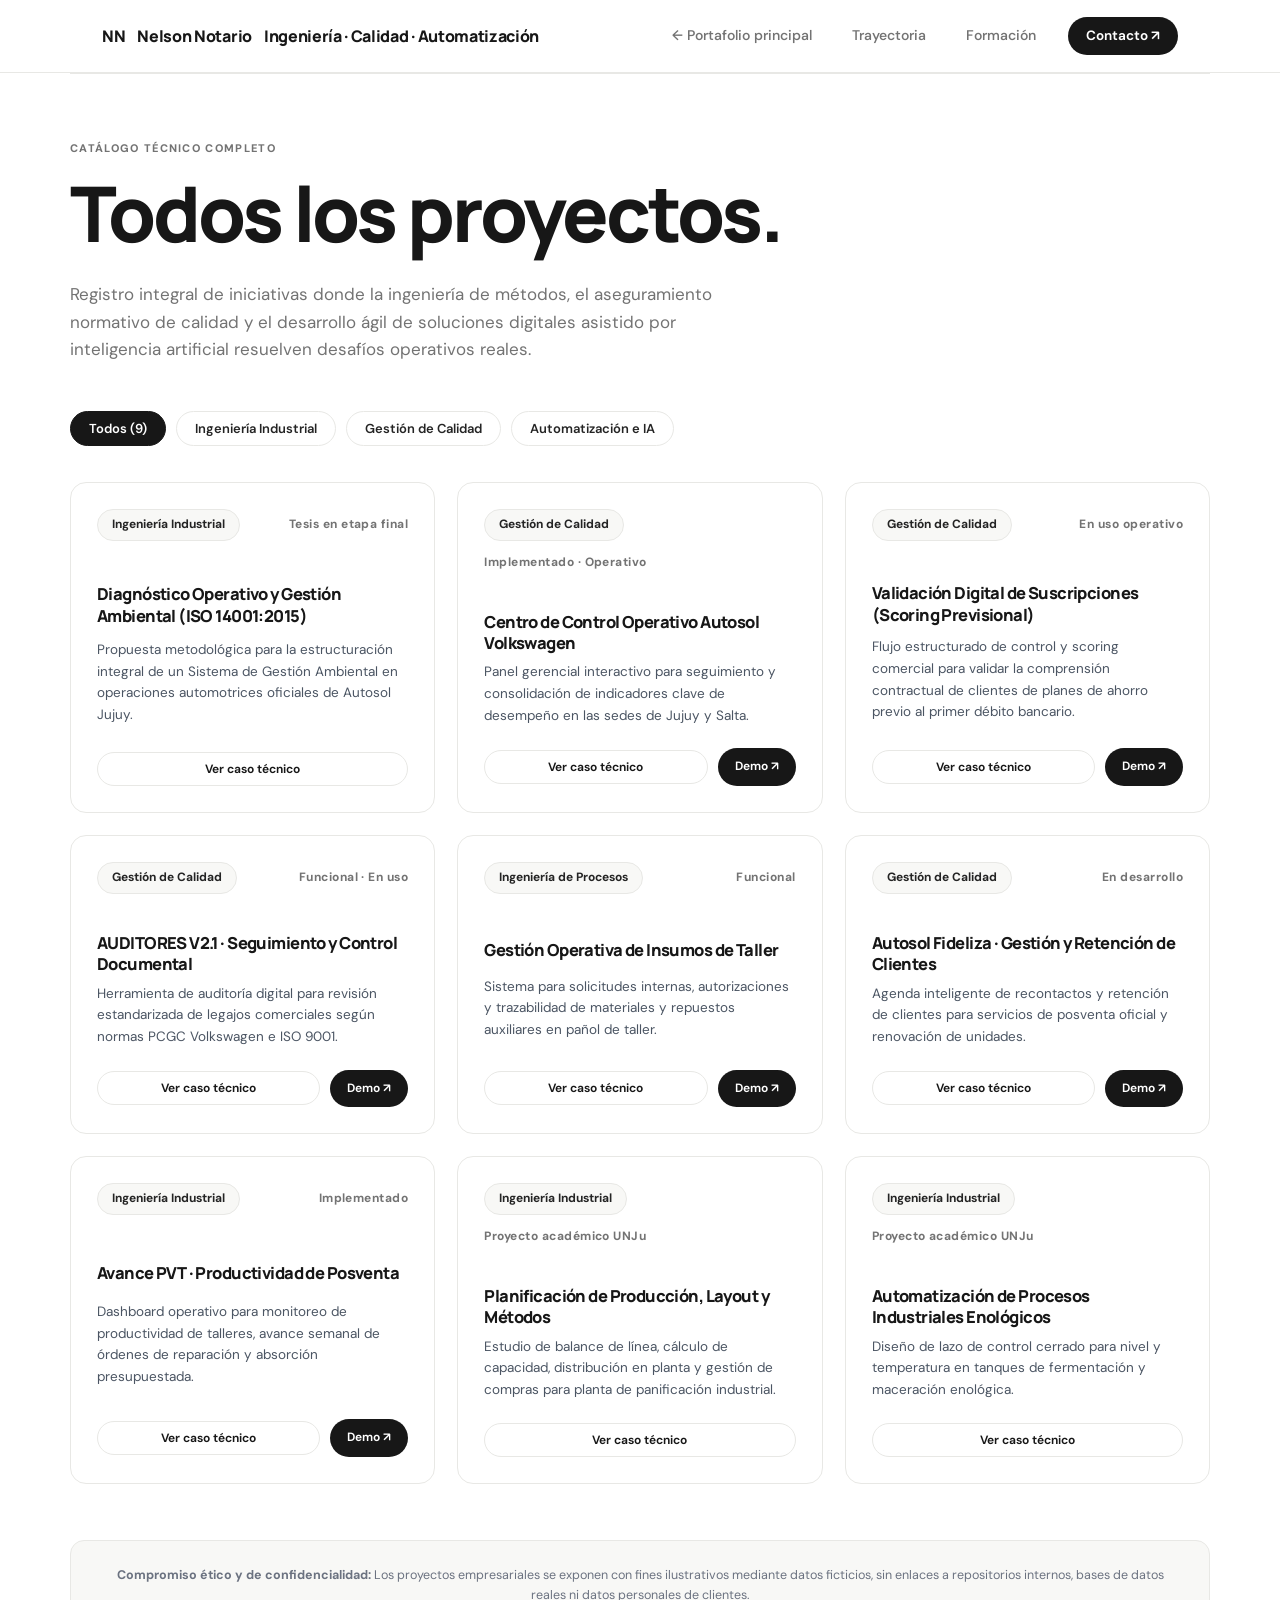
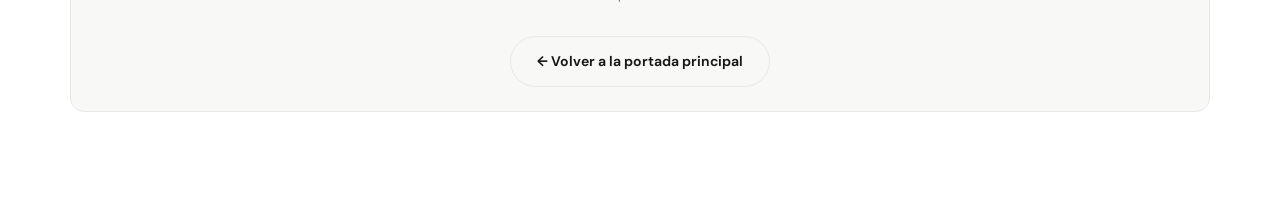
==== proyectos.html @ 32d21323 "feat: complete senior editorial minimalist redesign and faithful UI reconstruction of demos from act" ====
<!doctype html>
<html lang="es">
<head>
  <meta charset="utf-8">
  <meta name="viewport" content="width=device-width, initial-scale=1">
  <meta name="theme-color" content="#171717">
  <title>Archivo de Proyectos · Nelson Notario</title>
  <link rel="stylesheet" href="styles.css">
</head>
<body>
  <a class="skip" href="#contenido">Saltar al contenido principal</a>

  <!-- TOP NAVIGATION -->
  <header class="header">
    <div class="wrap nav">
      <a href="index.html#inicio" class="brand" aria-label="Nelson Notario - Inicio">
        <span class="brand-badge">NN</span>
        <span>Nelson Notario</span>
        <span class="brand-desc">Ingeniería · Calidad · Automatización</span>
      </a>

      <button class="menu" id="menu" aria-label="Abrir menú de navegación" aria-controls="links" aria-expanded="false">
        Menú ☰
      </button>

      <nav id="links">
        <a href="index.html#inicio">← Portafolio principal</a>
        <a href="index.html#experiencia">Trayectoria</a>
        <a href="index.html#formacion">Formación</a>
        <a href="index.html#contacto" class="nav-cta">Contacto ↗</a>
      </nav>
    </div>
  </header>

  <main id="contenido" class="wrap section-editorial" style="padding-top: 60px;">
    <!-- HEADER ARCHIVE -->
    <div class="section-header-editorial">
      <span class="section-tag-editorial">CATÁLOGO TÉCNICO COMPLETO</span>
      <h1>Todos los proyectos.</h1>
      <p class="section-lead-editorial">
        Registro integral de iniciativas donde la ingeniería de métodos, el aseguramiento normativo de calidad y el desarrollo ágil de soluciones digitales asistido por inteligencia artificial resuelven desafíos operativos reales.
      </p>
    </div>

    <!-- FILTER BAR -->
    <div class="filters-bar" role="toolbar" aria-label="Filtrar proyectos por especialidad">
      <button class="filter active" data-filter="todos" type="button">Todos (9)</button>
      <button class="filter" data-filter="ingenieria" type="button">Ingeniería Industrial</button>
      <button class="filter" data-filter="calidad" type="button">Gestión de Calidad</button>
      <button class="filter" data-filter="automatizacion" type="button">Automatización e IA</button>
    </div>

    <!-- PROJECTS GRID -->
    <section class="archive-grid" id="projects" aria-label="Lista completa de proyectos">
      <!-- Rendered dynamically by app.js -->
    </section>

    <div class="archive-footer-note">
      <p>
        <strong>Compromiso ético y de confidencialidad:</strong> Los proyectos empresariales se exponen con fines ilustrativos mediante datos ficticios, sin enlaces a repositorios internos, bases de datos reales ni datos personales de clientes.
      </p>
      <a href="index.html" class="btn secondary" style="display:inline-block; margin-top: 16px;">
        ← Volver a la portada principal
      </a>
    </div>
  </main>

  <!-- MODAL DE DETALLE DE CASO -->
  <dialog id="projectDialog" aria-labelledby="dialogTitle">
    <div class="dialog-content">
      <button class="dialog-close" id="closeDialog" aria-label="Cerrar ventana emergente">✕</button>
      <div id="detail">
        <!-- Injected via JS -->
      </div>
    </div>
  </dialog>

  <script src="app.js"></script>
</body>
</html>
---- styles.css ----
@import url('https://fonts.googleapis.com/css2?family=DM+Sans:ital,wght@0,400;0,500;0,600;0,700;1,400&family=Manrope:wght@450;500;550;600;650;700;800&display=swap');

/* ==========================================================================
   MINIMALISMO EDITORIAL MONOCROMÁTICO — SISTEMA DE DISEÑO
   ========================================================================== */
:root {
  /* Paleta definitiva monocromática */
  --bg-primary: #FFFFFF;
  --bg-alt: #F8F8F6;
  --bg-card: #FFFFFF;
  --bg-card-hover: #FBFBFA;

  --ink-primary: #171717;
  --ink-secondary: #242424;
  --ink-muted: #737373;
  --ink-light: #A3A3A3;

  --border-subtle: #E8E8E5;
  --border-strong: #171717;

  /* Tipografías */
  --font-display: 'Manrope', -apple-system, BlinkMacSystemFont, "Segoe UI", Roboto, sans-serif;
  --font-body: 'DM Sans', -apple-system, BlinkMacSystemFont, "Segoe UI", Roboto, sans-serif;

  /* Espaciado y Dimensiones */
  --container-max: 1140px;
  --section-pad: 104px;
  --radius-sm: 6px;
  --radius-card: 12px;
  --radius-pill: 9999px;
}

*, *::before, *::after {
  box-sizing: border-box;
}

html {
  scroll-behavior: smooth;
  scroll-padding-top: 84px;
  -webkit-font-smoothing: antialiased;
  -moz-osx-font-smoothing: grayscale;
}

body {
  margin: 0;
  background-color: var(--bg-primary);
  color: var(--ink-secondary);
  font-family: var(--font-body);
  font-size: 16px;
  line-height: 1.65;
}

h1, h2, h3, h4, h5, p {
  margin-top: 0;
}

h1, h2, h3, h4 {
  font-family: var(--font-display);
  color: var(--ink-primary);
  line-height: 1.15;
  letter-spacing: -0.035em;
  font-weight: 700;
}

h1 {
  font-size: clamp(2.8rem, 6.2vw, 4.8rem);
  letter-spacing: -0.04em;
  margin-bottom: 24px;
  font-weight: 800;
}

h2 {
  font-size: clamp(2rem, 3.8vw, 3rem);
  letter-spacing: -0.03em;
  margin-bottom: 16px;
  font-weight: 700;
}

h3 {
  font-size: 1.35rem;
  font-weight: 700;
  margin-bottom: 8px;
}

p {
  margin-bottom: 1.15em;
}

p:last-child {
  margin-bottom: 0;
}

a {
  color: inherit;
  text-decoration: none;
}

button {
  font-family: inherit;
  cursor: pointer;
  border: none;
  background: none;
}

button:focus-visible, a:focus-visible, input:focus-visible, select:focus-visible {
  outline: 2px solid var(--ink-primary);
  outline-offset: 3px;
}

/* ==========================================================================
   ESTRUCTURA & WRAPPER
   ========================================================================== */
.wrap {
  max-width: var(--container-max);
  margin: 0 auto;
  padding: 0 32px;
}

.skip {
  position: absolute;
  top: -999px;
  left: 20px;
  background: #171717;
  color: #FFFFFF;
  padding: 12px 20px;
  border-radius: var(--radius-pill);
  z-index: 1000;
  font-weight: 600;
}

.skip:focus {
  top: 16px;
}

.eyebrow {
  font-family: var(--font-display);
  font-size: 11.5px;
  font-weight: 700;
  letter-spacing: 0.12em;
  text-transform: uppercase;
  color: var(--ink-muted);
  margin-bottom: 20px;
  display: block;
}

.muted {
  color: var(--ink-muted);
}

/* ==========================================================================
   HEADER & NAVEGACIÓN LIMPIA
   ========================================================================== */
.header {
  position: sticky;
  top: 0;
  z-index: 100;
  background: rgba(255, 255, 255, 0.94);
  backdrop-filter: blur(14px);
  -webkit-backdrop-filter: blur(14px);
  border-bottom: 1px solid var(--border-subtle);
  transition: all 0.2s ease;
}

.nav {
  min-height: 72px;
  display: flex;
  align-items: center;
  justify-content: space-between;
  gap: 24px;
}

.brand {
  display: flex;
  align-items: center;
  gap: 12px;
  font-family: var(--font-display);
  font-weight: 800;
  font-size: 16px;
  letter-spacing: -0.02em;
  color: var(--ink-primary);
}

.brand-dot {
  width: 8px;
  height: 8px;
  border-radius: 50%;
  background-color: var(--ink-primary);
}

.brand-subtitle {
  font-size: 13px;
  font-weight: 500;
  color: var(--ink-muted);
  border-left: 1px solid var(--border-subtle);
  padding-left: 12px;
  letter-spacing: normal;
}

.nav nav {
  display: flex;
  align-items: center;
  gap: 8px;
}

.nav nav a {
  font-size: 14px;
  font-weight: 550;
  color: var(--ink-muted);
  padding: 8px 16px;
  border-radius: var(--radius-pill);
  transition: all 0.16s ease;
}

.nav nav a:hover {
  color: var(--ink-primary);
  background: var(--bg-alt);
}

.nav-cta {
  font-size: 13.5px !important;
  font-weight: 650 !important;
  color: #FFFFFF !important;
  background: #171717 !important;
  padding: 8px 18px !important;
  border-radius: var(--radius-pill);
  margin-left: 8px;
  transition: opacity 0.16s ease !important;
}

.nav-cta:hover {
  opacity: 0.85;
}

.menu {
  display: none;
  background: transparent;
  border: 1px solid var(--border-subtle);
  border-radius: var(--radius-pill);
  padding: 8px 16px;
  font-size: 13px;
  font-weight: 600;
  color: var(--ink-primary);
}

/* ==========================================================================
   HERO EDITORIAL
   ========================================================================== */
.hero {
  padding-top: 104px;
  padding-bottom: 96px;
}

.hero-box {
  max-width: 920px;
}

.hero-identity {
  font-size: 13px;
  font-weight: 700;
  letter-spacing: 0.14em;
  text-transform: uppercase;
  color: var(--ink-muted);
  margin-bottom: 24px;
  display: flex;
  align-items: center;
  gap: 10px;
}

.hero-identity span {
  color: var(--ink-primary);
}

.hero h1 {
  margin-bottom: 28px;
}

.hero-statement {
  font-size: clamp(1.2rem, 2.1vw, 1.55rem);
  line-height: 1.5;
  color: var(--ink-primary);
  font-weight: 550;
  margin-bottom: 32px;
  letter-spacing: -0.015em;
  max-width: 820px;
}

.hero-lead {
  font-size: 16.5px;
  color: var(--ink-muted);
  line-height: 1.7;
  max-width: 740px;
  margin-bottom: 40px;
}

.actions {
  display: flex;
  gap: 14px;
  flex-wrap: wrap;
  align-items: center;
}

/* Botones en píldora monocromáticos */
.btn {
  display: inline-flex;
  align-items: center;
  justify-content: center;
  gap: 8px;
  padding: 13px 26px;
  border-radius: var(--radius-pill);
  font-size: 14px;
  font-weight: 650;
  transition: all 0.16s ease;
  cursor: pointer;
  border: 1px solid transparent;
  white-space: nowrap;
}

.btn.primary {
  background: #171717;
  color: #FFFFFF;
}

.btn.primary:hover {
  background: #242424;
  transform: translateY(-1px);
}

.btn.secondary {
  background: transparent;
  border-color: var(--border-subtle);
  color: var(--ink-primary);
}

.btn.secondary:hover {
  border-color: var(--ink-primary);
  background: var(--bg-alt);
}

.btn.ghost {
  background: transparent;
  color: var(--ink-muted);
}

.btn.ghost:hover {
  color: var(--ink-primary);
}

/* ==========================================================================
   SECCIONES & TIPOGRAFÍA
   ========================================================================== */
.section {
  padding: var(--section-pad) 0;
  border-top: 1px solid var(--border-subtle);
}

.section.alt {
  background-color: var(--bg-alt);
}

.section-head {
  display: flex;
  justify-content: space-between;
  align-items: flex-end;
  gap: 32px;
  margin-bottom: 48px;
}

.section-intro {
  max-width: 480px;
  color: var(--ink-muted);
  font-size: 15.5px;
  line-height: 1.6;
}

/* ==========================================================================
   PROYECTOS DESTACADOS (3 CASOS MONUMENTALES)
   ========================================================================== */
.featured-projects {
  display: flex;
  flex-direction: column;
  gap: 48px;
}

.project-case {
  background: var(--bg-primary);
  border: 1px solid var(--border-subtle);
  border-radius: var(--radius-card);
  overflow: hidden;
  transition: border-color 0.2s ease;
}

.project-case:hover {
  border-color: var(--ink-primary);
}

.case-grid {
  display: grid;
  grid-template-columns: 1.25fr 1fr;
  align-items: stretch;
}

.case-grid.reverse {
  grid-template-columns: 1fr 1.25fr;
}

.case-preview {
  background: var(--bg-alt);
  border-right: 1px solid var(--border-subtle);
  padding: 36px;
  display: flex;
  align-items: center;
  justify-content: center;
}

.case-grid.reverse .case-preview {
  border-right: none;
  border-left: 1px solid var(--border-subtle);
}

.case-content {
  padding: 44px 40px;
  display: flex;
  flex-direction: column;
  justify-content: center;
}

.case-badge {
  font-size: 11px;
  font-weight: 700;
  letter-spacing: 0.1em;
  text-transform: uppercase;
  color: var(--ink-muted);
  margin-bottom: 12px;
}

.case-content h3 {
  font-size: 1.65rem;
  letter-spacing: -0.03em;
  margin-bottom: 14px;
}

.case-problem {
  font-size: 14.5px;
  color: var(--ink-muted);
  line-height: 1.65;
  margin-bottom: 24px;
}

.case-meta {
  display: flex;
  gap: 16px;
  font-size: 12.5px;
  color: var(--ink-secondary);
  font-weight: 600;
  margin-bottom: 28px;
  padding-bottom: 20px;
  border-bottom: 1px solid var(--border-subtle);
}

.case-meta span {
  display: flex;
  align-items: center;
  gap: 6px;
}

.case-actions {
  display: flex;
  gap: 12px;
  align-items: center;
}

.btn-open-demo {
  display: inline-flex;
  align-items: center;
  gap: 8px;
  padding: 10px 20px;
  background: #171717;
  color: #FFFFFF;
  border-radius: var(--radius-pill);
  font-size: 13.5px;
  font-weight: 650;
  transition: opacity 0.16s ease;
}

.btn-open-demo:hover {
  opacity: 0.85;
}

.btn-view-detail {
  font-size: 13.5px;
  font-weight: 650;
  color: var(--ink-primary);
  padding: 10px 18px;
  border: 1px solid var(--border-subtle);
  border-radius: var(--radius-pill);
  transition: border-color 0.16s ease;
}

.btn-view-detail:hover {
  border-color: var(--ink-primary);
}

/* Enlace a todos los proyectos */
.all-projects-cta {
  text-align: center;
  margin-top: 56px;
  padding-top: 36px;
  border-top: 1px solid var(--border-subtle);
}

/* ==========================================================================
   EXPERIENCIA LABORAL
   ========================================================================== */
.experience-list {
  display: flex;
  flex-direction: column;
}

.experience-item {
  display: grid;
  grid-template-columns: 260px 1fr;
  gap: 48px;
  padding: 44px 0;
  border-top: 1px solid var(--border-subtle);
}

.experience-item:first-child {
  border-top: none;
  padding-top: 8px;
}

.job-meta {
  padding-right: 16px;
}

.job-date {
  font-size: 12px;
  font-weight: 700;
  letter-spacing: 0.1em;
  color: var(--ink-muted);
  text-transform: uppercase;
  margin-bottom: 4px;
}

.job-company {
  font-size: 15px;
  font-weight: 700;
  color: var(--ink-primary);
}

.job-location {
  font-size: 13.5px;
  color: var(--ink-muted);
  margin-top: 4px;
}

.job-content h3 {
  font-size: 1.45rem;
  margin-bottom: 12px;
}

.bullets-list {
  list-style: none;
  padding: 0;
  margin: 20px 0 0 0;
  display: grid;
  grid-template-columns: repeat(2, 1fr);
  gap: 12px 28px;
}

.bullets-list li {
  font-size: 14px;
  color: var(--ink-secondary);
  position: relative;
  padding-left: 18px;
  line-height: 1.6;
}

.bullets-list li::before {
  content: '—';
  position: absolute;
  left: 0;
  color: var(--ink-light);
}

/* ==========================================================================
   FORMACIÓN ACADÉMICA
   ========================================================================== */
.education-grid {
  display: grid;
  grid-template-columns: repeat(3, 1fr);
  gap: 24px;
}

.education-card {
  background: var(--bg-primary);
  border: 1px solid var(--border-subtle);
  border-radius: var(--radius-card);
  padding: 32px 28px;
  border-top: 3px solid var(--ink-primary);
  display: flex;
  flex-direction: column;
}

.education-status {
  font-size: 11px;
  font-weight: 750;
  letter-spacing: 0.12em;
  color: var(--ink-muted);
  text-transform: uppercase;
  margin-bottom: 12px;
}

.education-card h3 {
  font-size: 1.25rem;
  margin-bottom: 8px;
}

.education-institution {
  font-size: 14px;
  font-weight: 600;
  color: var(--ink-primary);
  margin-bottom: 8px;
}

.education-note {
  font-size: 13.5px;
  color: var(--ink-muted);
  line-height: 1.6;
  margin-top: auto;
  padding-top: 16px;
  border-top: 1px solid var(--border-subtle);
}

/* ==========================================================================
   CONTACTO
   ========================================================================== */
.contact-section {
  padding: 104px 0 88px;
}

.contact-wrap {
  display: grid;
  grid-template-columns: 1.15fr 0.85fr;
  gap: 72px;
  align-items: center;
}

.contact-lead {
  font-size: 1.15rem;
  line-height: 1.7;
  color: var(--ink-muted);
  margin-bottom: 36px;
}

.contact-channels {
  background: var(--bg-alt);
  border: 1px solid var(--border-subtle);
  border-radius: var(--radius-card);
  padding: 36px;
}

.channel-item {
  display: flex;
  align-items: center;
  justify-content: space-between;
  padding: 14px 0;
  border-bottom: 1px solid var(--border-subtle);
}

.channel-item:last-child {
  border-bottom: none;
  padding-bottom: 0;
}

.channel-item:first-child {
  padding-top: 0;
}

.channel-label {
  font-size: 11.5px;
  text-transform: uppercase;
  letter-spacing: 0.1em;
  color: var(--ink-muted);
  font-weight: 700;
}

.channel-value {
  color: var(--ink-primary);
  font-weight: 600;
  font-size: 14.5px;
}

.channel-value:hover {
  text-decoration: underline;
}

/* ==========================================================================
   FOOTER
   ========================================================================== */
footer {
  border-top: 1px solid var(--border-subtle);
  padding: 32px 0;
}

.footer-content {
  display: flex;
  justify-content: space-between;
  align-items: center;
  gap: 20px;
  font-size: 13px;
  color: var(--ink-muted);
}

/* ==========================================================================
   MODAL DE ESTUDIO DE CASO (Sin enlaces a repos)
   ========================================================================== */
dialog {
  max-width: 920px;
  width: calc(100% - 40px);
  max-height: 90vh;
  border: 1px solid var(--border-subtle);
  border-radius: 16px;
  padding: 0;
  background: #FFFFFF;
  box-shadow: 0 24px 80px rgba(0, 0, 0, 0.18);
  color: var(--ink-secondary);
  overflow-y: auto;
}

dialog::backdrop {
  background: rgba(23, 23, 23, 0.6);
  backdrop-filter: blur(8px);
  -webkit-backdrop-filter: blur(8px);
}

.close-btn {
  position: sticky;
  top: 18px;
  float: right;
  margin: 18px 24px -50px 0;
  z-index: 20;
  border: 1px solid var(--border-subtle);
  background: #FFFFFF;
  border-radius: var(--radius-pill);
  padding: 8px 16px;
  font-size: 12px;
  font-weight: 700;
  color: var(--ink-primary);
  transition: all 0.15s ease;
}

.close-btn:hover {
  background: var(--bg-alt);
}

.dialog-body {
  padding: 44px;
}

.dialog-body h2 {
  font-size: clamp(1.8rem, 3.2vw, 2.4rem);
  margin-top: 8px;
  margin-bottom: 12px;
}

.dialog-lead {
  font-size: 16px;
  color: var(--ink-muted);
  line-height: 1.65;
  margin-bottom: 28px;
}

.dialog-grid-2x2 {
  display: grid;
  grid-template-columns: repeat(2, 1fr);
  gap: 20px;
  margin: 28px 0;
}

.dialog-card {
  background: var(--bg-alt);
  border: 1px solid var(--border-subtle);
  border-radius: 10px;
  padding: 22px;
}

.dialog-card h3 {
  font-size: 11.5px;
  text-transform: uppercase;
  letter-spacing: 0.1em;
  color: var(--ink-primary);
  font-weight: 800;
  margin-bottom: 8px;
}

.dialog-card p {
  font-size: 14.5px;
  line-height: 1.6;
  color: var(--ink-secondary);
  margin-bottom: 0;
}

.dialog-role {
  background: #FFFFFF;
  border: 1px solid var(--border-subtle);
  border-left: 3px solid var(--ink-primary);
  border-radius: 8px;
  padding: 22px;
  margin: 24px 0;
}

.dialog-role h3 {
  font-size: 12.5px;
  text-transform: uppercase;
  letter-spacing: 0.08em;
  color: var(--ink-primary);
  margin-bottom: 8px;
}

.dialog-role p {
  font-size: 14.5px;
  line-height: 1.6;
  margin: 0;
}

.dialog-actions {
  display: flex;
  gap: 12px;
  flex-wrap: wrap;
  align-items: center;
  margin-top: 28px;
  padding-top: 24px;
  border-top: 1px solid var(--border-subtle);
}

.disclaimer-note {
  font-size: 12px;
  color: var(--ink-muted);
  margin-top: 16px;
}

/* ==========================================================================
   RESPONSIVE DESIGN
   ========================================================================== */
@media (max-width: 960px) {
  .case-grid, .case-grid.reverse {
    grid-template-columns: 1fr;
  }
  .case-preview {
    border-right: none;
    border-bottom: 1px solid var(--border-subtle);
  }
  .case-grid.reverse .case-preview {
    border-left: none;
    border-bottom: 1px solid var(--border-subtle);
  }
  .experience-item {
    grid-template-columns: 1fr;
    gap: 12px;
  }
  .education-grid {
    grid-template-columns: 1fr;
  }
  .contact-wrap {
    grid-template-columns: 1fr;
    gap: 40px;
  }
  .bullets-list {
    grid-template-columns: 1fr;
  }
  .dialog-grid-2x2 {
    grid-template-columns: 1fr;
  }
}

@media (max-width: 768px) {
  .wrap {
    padding: 0 20px;
  }
  .brand-subtitle {
    display: none;
  }
  .menu {
    display: block;
  }
  .nav nav {
    display: none;
    position: absolute;
    top: 72px;
    left: 0;
    right: 0;
    background: #FFFFFF;
    padding: 24px;
    flex-direction: column;
    align-items: stretch;
    gap: 12px;
    border-bottom: 1px solid var(--border-subtle);
    box-shadow: 0 16px 32px rgba(0, 0, 0, 0.08);
  }
  .nav nav.open {
    display: flex;
  }
  .nav-cta {
    justify-content: center;
    margin-left: 0;
  }
  .hero {
    padding-top: 64px;
    padding-bottom: 64px;
  }
  .section {
    padding: 72px 0;
  }
  .section-head {
    flex-direction: column;
    align-items: flex-start;
    gap: 12px;
  }
  .case-content {
    padding: 28px 20px;
  }
  .dialog-body {
    padding: 28px 20px;
  }
  .footer-content {
    flex-direction: column;
    text-align: center;
    gap: 10px;
  }
}


/* ==========================================================================
   EDITORIAL MINIMALIST EXTENSIONS (SECTIONS, CASES, ARCHIVE, MODAL)
   ========================================================================== */

.section-editorial {
  padding: 96px 0;
  border-top: 1px solid var(--border-subtle);
}

.section-header-editorial {
  margin-bottom: 48px;
}

.section-tag-editorial {
  font-size: 11px;
  font-weight: 800;
  letter-spacing: 0.12em;
  text-transform: uppercase;
  color: var(--ink-muted);
  margin-bottom: 12px;
  display: inline-block;
}

.section-lead-editorial {
  font-size: 17px;
  color: var(--ink-muted);
  max-width: 680px;
  line-height: 1.6;
}

/* Featured Monumental Cases */
.featured-cases-stack {
  display: flex;
  flex-direction: column;
  gap: 36px;
  margin-bottom: 48px;
}

.case-card-monumental {
  background: #FFFFFF;
  border: 1px solid var(--border-subtle);
  border-radius: 16px;
  padding: 36px 40px;
  transition: transform 0.2s ease, box-shadow 0.2s ease;
}

.case-card-monumental:hover {
  border-color: #CBD5E1;
  box-shadow: 0 12px 32px rgba(0, 0, 0, 0.04);
}

.case-header-row {
  display: flex;
  justify-content: space-between;
  align-items: center;
  margin-bottom: 24px;
  flex-wrap: wrap;
  gap: 12px;
}

.pill-category {
  background: var(--bg-alt);
  border: 1px solid var(--border-subtle);
  padding: 5px 14px;
  border-radius: var(--radius-pill);
  font-size: 12px;
  font-weight: 700;
  color: var(--ink-secondary);
}

.badge-status-clean {
  font-size: 12px;
  font-weight: 700;
  color: var(--ink-muted);
  letter-spacing: 0.04em;
}

.case-grid-content {
  display: grid;
  gap: 32px;
}

.case-grid-content.with-preview {
  grid-template-columns: 1.15fr 0.85fr;
  align-items: center;
}

.case-title {
  font-size: clamp(1.4rem, 2.3vw, 1.9rem);
  font-weight: 800;
  margin-bottom: 14px;
  letter-spacing: -0.02em;
  color: var(--ink-primary);
  line-height: 1.25;
}

.case-desc {
  font-size: 15px;
  color: #4B5563;
  line-height: 1.65;
  margin-bottom: 24px;
}

.case-points-grid {
  display: grid;
  grid-template-columns: repeat(2, 1fr);
  gap: 14px;
  margin-bottom: 28px;
  background: var(--bg-alt);
  padding: 18px 20px;
  border-radius: 12px;
  border: 1px solid var(--border-subtle);
}

.point-box {
  display: flex;
  flex-direction: column;
  gap: 4px;
}

.point-label {
  font-size: 10px;
  font-weight: 800;
  letter-spacing: 0.08em;
  text-transform: uppercase;
  color: var(--ink-muted);
}

.point-value {
  font-size: 13px;
  font-weight: 700;
  color: var(--ink-primary);
}

.case-actions-row {
  display: flex;
  gap: 12px;
  align-items: center;
  flex-wrap: wrap;
}

.case-visual-preview {
  background: var(--bg-alt);
  border: 1px solid var(--border-subtle);
  border-radius: 14px;
  overflow: hidden;
  display: flex;
  flex-direction: column;
  box-shadow: 0 4px 16px rgba(0,0,0,0.03);
}

.preview-img {
  width: 100%;
  height: auto;
  display: block;
  border-bottom: 1px solid var(--border-subtle);
}

.preview-caption {
  padding: 9px 14px;
  font-size: 11px;
  font-weight: 600;
  color: var(--ink-muted);
  text-align: center;
}

/* Callout Archive Card */
.archive-callout-card {
  background: var(--bg-alt);
  border: 1px dashed var(--border-strong);
  border-radius: 16px;
  padding: 36px 40px;
  display: flex;
  justify-content: space-between;
  align-items: center;
  gap: 32px;
}

.callout-pill {
  font-size: 10.5px;
  font-weight: 800;
  letter-spacing: 0.1em;
  color: var(--ink-muted);
  text-transform: uppercase;
  margin-bottom: 8px;
  display: inline-block;
}

.archive-callout-card h3 {
  font-size: 20px;
  font-weight: 800;
  margin-bottom: 8px;
  color: var(--ink-primary);
}

.archive-callout-card p {
  font-size: 14px;
  color: var(--ink-muted);
  max-width: 620px;
  margin-bottom: 0;
  line-height: 1.55;
}

.large-btn {
  padding: 14px 26px;
  font-size: 14px;
  white-space: nowrap;
}

/* Timeline: Experiencia */
.timeline-stack {
  display: flex;
  flex-direction: column;
  gap: 40px;
}

.timeline-item {
  display: grid;
  grid-template-columns: 260px 1fr;
  gap: 36px;
  padding-bottom: 36px;
  border-bottom: 1px solid var(--border-subtle);
}

.timeline-item:last-child {
  border-bottom: none;
  padding-bottom: 0;
}

.timeline-left {
  display: flex;
  flex-direction: column;
  gap: 6px;
}

.timeline-date {
  font-size: 12.5px;
  font-weight: 800;
  letter-spacing: 0.05em;
  color: var(--ink-muted);
  text-transform: uppercase;
}

.timeline-company {
  font-size: 16px;
  font-weight: 800;
  color: var(--ink-primary);
}

.timeline-loc {
  font-size: 12.5px;
  color: var(--ink-muted);
}

.role-title {
  font-size: 20px;
  font-weight: 800;
  margin-bottom: 10px;
  color: var(--ink-primary);
}

.role-summary {
  font-size: 14.5px;
  color: #4B5563;
  margin-bottom: 16px;
  line-height: 1.6;
}

.role-bullets {
  padding-left: 18px;
  margin: 0;
  display: flex;
  flex-direction: column;
  gap: 10px;
  font-size: 14px;
  color: #374151;
  line-height: 1.6;
}

/* Academic Cards Grid */
.academic-cards-grid {
  display: grid;
  grid-template-columns: repeat(3, 1fr);
  gap: 22px;
}

.academic-card {
  background: #FFFFFF;
  border: 1px solid var(--border-subtle);
  border-radius: 16px;
  padding: 30px 26px;
  display: flex;
  flex-direction: column;
  justify-content: space-between;
}

.degree-tag {
  font-size: 10.5px;
  font-weight: 800;
  letter-spacing: 0.1em;
  color: var(--ink-muted);
  text-transform: uppercase;
  margin-bottom: 12px;
  display: block;
}

.degree-title {
  font-size: 18px;
  font-weight: 800;
  color: var(--ink-primary);
  margin-bottom: 6px;
  line-height: 1.25;
}

.degree-school {
  font-size: 13px;
  color: var(--ink-muted);
  font-weight: 600;
  margin-bottom: 16px;
  display: block;
}

.degree-status {
  display: inline-flex;
  align-items: center;
  gap: 8px;
  font-size: 11.5px;
  font-weight: 700;
  padding: 5px 12px;
  border-radius: 20px;
  margin-bottom: 16px;
  width: fit-content;
  background: var(--bg-alt);
  color: var(--ink-secondary);
  border: 1px solid var(--border-subtle);
}

.degree-status.highlight {
  background: #DEF7EC;
  color: #03543F;
  border-color: #BCF0DA;
}

.dot-status {
  width: 7px;
  height: 7px;
  border-radius: 50%;
  background: #059669;
  display: inline-block;
}

.dot-status.dot-neutral {
  background: #F59E0B;
}

.dot-status.dot-completed {
  background: #171717;
}

.degree-desc {
  font-size: 13px;
  color: #4B5563;
  line-height: 1.6;
  margin-bottom: 0;
}

/* Contact Editorial Section */
.contact-section-editorial {
  background: var(--ink-primary);
  color: #FFFFFF;
  padding: 90px 0 36px;
  margin-top: 80px;
}

.contact-grid-editorial {
  display: grid;
  grid-template-columns: 1.2fr 0.8fr;
  gap: 56px;
  margin-bottom: 72px;
}

.contact-eyebrow {
  font-size: 11px;
  font-weight: 800;
  letter-spacing: 0.12em;
  color: #9CA3AF;
  text-transform: uppercase;
  margin-bottom: 14px;
  display: inline-block;
}

.contact-headline {
  color: #FFFFFF;
  font-size: clamp(1.8rem, 3.2vw, 2.7rem);
  font-weight: 800;
  margin-bottom: 16px;
  line-height: 1.15;
}

.contact-lead {
  color: #D1D5DB;
  font-size: 15.5px;
  line-height: 1.6;
  margin-bottom: 28px;
  max-width: 520px;
}

.contact-buttons-row {
  display: flex;
  gap: 14px;
  flex-wrap: wrap;
}

.primary-light {
  background: #FFFFFF;
  color: #171717;
  padding: 12px 24px;
  border-radius: var(--radius-pill);
  font-weight: 700;
  font-size: 13.5px;
  text-decoration: none;
  transition: all 0.15s ease;
}
.primary-light:hover {
  background: #E5E7EB;
}

.secondary-light {
  background: transparent;
  color: #FFFFFF;
  border: 1px solid #4B5563;
  padding: 12px 24px;
  border-radius: var(--radius-pill);
  font-weight: 700;
  font-size: 13.5px;
  text-decoration: none;
  transition: all 0.15s ease;
}
.secondary-light:hover {
  border-color: #FFFFFF;
}

.contact-details-box {
  background: #242424;
  border: 1px solid #333333;
  border-radius: 16px;
  padding: 32px;
  display: flex;
  flex-direction: column;
  gap: 20px;
}

.contact-item {
  display: flex;
  flex-direction: column;
  gap: 4px;
}

.contact-label {
  font-size: 10.5px;
  font-weight: 800;
  letter-spacing: 0.08em;
  color: #9CA3AF;
  text-transform: uppercase;
}

.contact-value {
  font-size: 14.5px;
  font-weight: 600;
  color: #FFFFFF;
}

.contact-link {
  font-size: 14.5px;
  font-weight: 600;
  color: #FFFFFF;
  text-decoration: underline;
  text-underline-offset: 4px;
}

.footer-editorial {
  border-top: 1px solid #2D3748;
  padding-top: 28px;
  display: flex;
  justify-content: space-between;
  align-items: center;
  font-size: 12px;
  color: #9CA3AF;
  flex-wrap: wrap;
  gap: 14px;
}

/* Archive Grid (Proyectos.html) */
.filters-bar {
  display: flex;
  gap: 10px;
  margin-bottom: 36px;
  flex-wrap: wrap;
}

.filter {
  background: #FFFFFF;
  border: 1px solid var(--border-subtle);
  padding: 8px 18px;
  border-radius: var(--radius-pill);
  font-size: 13px;
  font-weight: 600;
  color: var(--ink-secondary);
  cursor: pointer;
  transition: all 0.15s ease;
}

.filter.active, .filter:hover {
  background: var(--ink-primary);
  color: #FFFFFF;
  border-color: var(--ink-primary);
}

.archive-grid {
  display: grid;
  grid-template-columns: repeat(3, 1fr);
  gap: 22px;
  margin-bottom: 56px;
}

.archive-card {
  background: #FFFFFF;
  border: 1px solid var(--border-subtle);
  border-radius: 16px;
  padding: 26px;
  display: flex;
  flex-direction: column;
  justify-content: space-between;
  transition: all 0.2s ease;
}

.archive-card:hover {
  border-color: #CBD5E1;
  box-shadow: 0 8px 24px rgba(0,0,0,0.04);
  transform: translateY(-2px);
}

.archive-card-title {
  font-size: 16.5px;
  font-weight: 800;
  margin: 14px 0 8px;
  color: var(--ink-primary);
  line-height: 1.3;
}

.archive-card-desc {
  font-size: 13.5px;
  color: #4B5563;
  line-height: 1.6;
  margin-bottom: 22px;
}

.archive-card-actions {
  display: flex;
  gap: 10px;
  align-items: center;
}

.btn-card-details {
  flex: 1;
  padding: 8px 14px;
  font-size: 12px;
  text-align: center;
}

.btn-card-demo {
  padding: 8px 16px;
  font-size: 12px;
  text-align: center;
}

.archive-footer-note {
  background: var(--bg-alt);
  border: 1px solid var(--border-subtle);
  border-radius: 14px;
  padding: 24px 30px;
  font-size: 12.5px;
  color: #6B7280;
  text-align: center;
}

/* Modal Case Detail */
.modal-case-body {
  padding: 36px 40px;
}

.modal-tag-row {
  display: flex;
  justify-content: space-between;
  align-items: center;
  margin-bottom: 16px;
  flex-wrap: wrap;
  gap: 12px;
}

.modal-case-title {
  font-size: 24px;
  font-weight: 800;
  color: var(--ink-primary);
  margin-bottom: 10px;
  line-height: 1.25;
}

.modal-case-summary {
  font-size: 15px;
  color: #4B5563;
  line-height: 1.6;
  margin-bottom: 24px;
}

.modal-grid-two {
  display: grid;
  grid-template-columns: 1fr 1fr;
  gap: 16px;
  margin-bottom: 16px;
}

.modal-box-card {
  background: var(--bg-alt);
  border: 1px solid var(--border-subtle);
  border-radius: 12px;
  padding: 18px 20px;
}

.modal-box-card.full-width {
  margin-bottom: 16px;
}

.modal-box-card h4 {
  font-size: 11px;
  font-weight: 800;
  letter-spacing: 0.08em;
  text-transform: uppercase;
  color: var(--ink-muted);
  margin-bottom: 8px;
}

.modal-box-card p {
  font-size: 13.5px;
  color: #374151;
  line-height: 1.6;
  margin: 0;
}

.modal-actions-bar {
  display: flex;
  gap: 12px;
  align-items: center;
  margin: 24px 0 18px;
}

.modal-disclaimer {
  font-size: 11.5px;
  color: #9CA3AF;
  border-top: 1px solid var(--border-subtle);
  padding-top: 14px;
  line-height: 1.5;
}

/* Responsive Overrides */
@media (max-width: 900px) {
  .case-grid-content.with-preview {
    grid-template-columns: 1fr;
  }
  .archive-callout-card {
    flex-direction: column;
    align-items: flex-start;
  }
  .timeline-item {
    grid-template-columns: 1fr;
    gap: 16px;
  }
  .academic-cards-grid {
    grid-template-columns: 1fr;
  }
  .contact-grid-editorial {
    grid-template-columns: 1fr;
    gap: 40px;
  }
  .archive-grid {
    grid-template-columns: repeat(2, 1fr);
  }
  .modal-grid-two {
    grid-template-columns: 1fr;
  }
}

@media (max-width: 600px) {
  .archive-grid {
    grid-template-columns: 1fr;
  }
  .case-points-grid {
    grid-template-columns: 1fr;
  }
  .case-card-monumental {
    padding: 24px 20px;
  }
  .modal-case-body {
    padding: 24px 20px;
  }
}
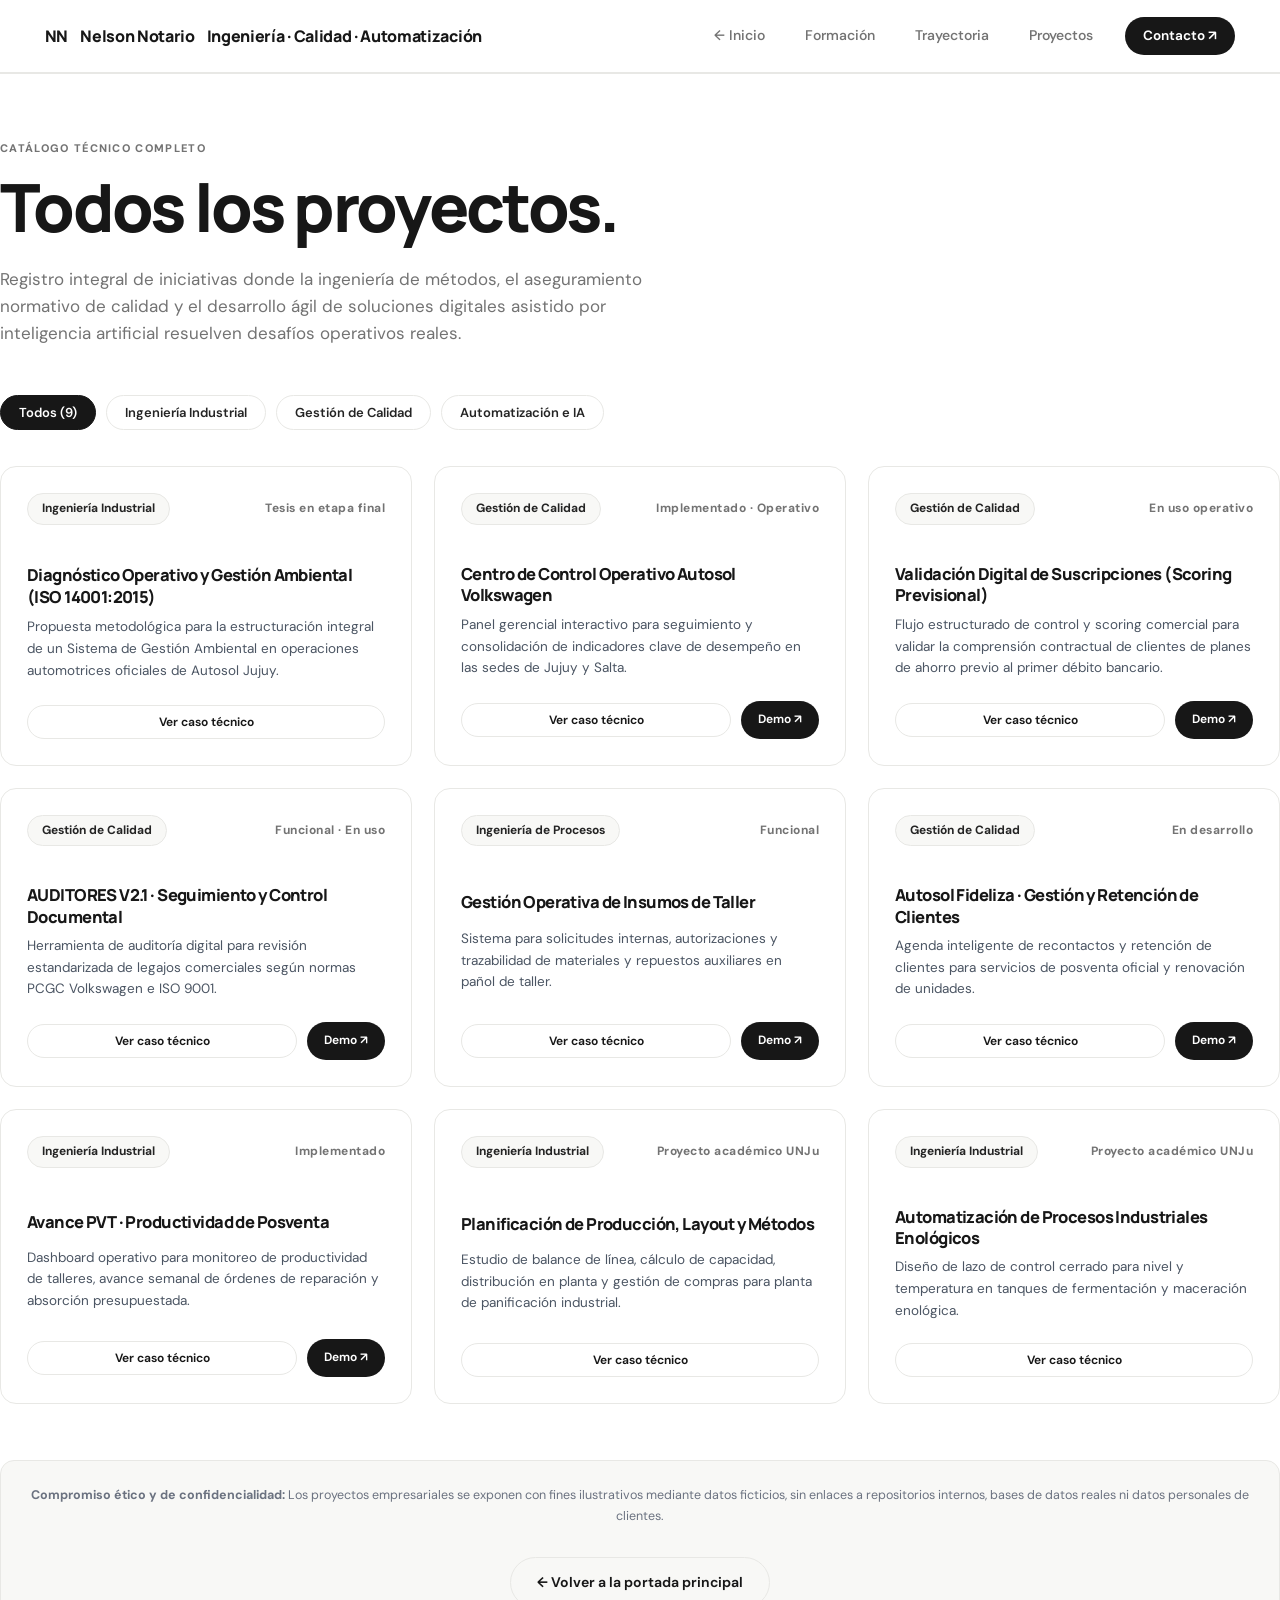
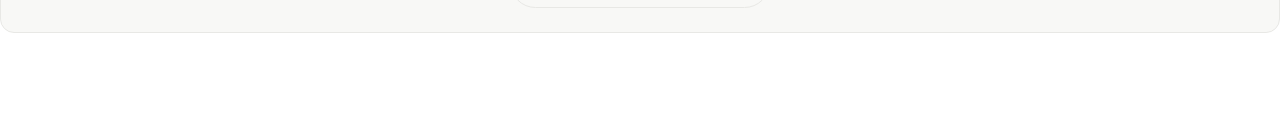
==== commit 13a1bc44: "feat(v3): expand layout to 1380px container, integrate deferred monochromatic 3D lattice, reorder se" ====
--- a/proyectos.html
+++ b/proyectos.html
@@ -24,9 +24,10 @@
       </button>
 
       <nav id="links">
-        <a href="index.html#inicio">← Portafolio principal</a>
+        <a href="index.html#inicio">← Inicio</a>
+        <a href="index.html#formacion">Formación</a>
         <a href="index.html#experiencia">Trayectoria</a>
-        <a href="index.html#formacion">Formación</a>
+        <a href="index.html#proyectos">Proyectos</a>
         <a href="index.html#contacto" class="nav-cta">Contacto ↗</a>
       </nav>
     </div>
@@ -78,3 +79,4 @@
   <script src="app.js"></script>
 </body>
 </html>
+
--- a/styles.css
+++ b/styles.css
@@ -23,10 +23,10 @@
   --font-body: 'DM Sans', -apple-system, BlinkMacSystemFont, "Segoe UI", Roboto, sans-serif;
 
   /* Espaciado y Dimensiones */
-  --container-max: 1140px;
-  --section-pad: 104px;
+  --container-max: 1380px;
+  --section-pad: 96px;
   --radius-sm: 6px;
-  --radius-card: 12px;
+  --radius-card: 16px;
   --radius-pill: 9999px;
 }
 
@@ -48,6 +48,8 @@
   font-family: var(--font-body);
   font-size: 16px;
   line-height: 1.65;
+  width: 100%;
+  overflow-x: hidden;
 }
 
 h1, h2, h3, h4, h5, p {
@@ -63,9 +65,9 @@
 }
 
 h1 {
-  font-size: clamp(2.8rem, 6.2vw, 4.8rem);
+  font-size: clamp(2.6rem, 5.2vw, 4.2rem);
   letter-spacing: -0.04em;
-  margin-bottom: 24px;
+  margin-bottom: 20px;
   font-weight: 800;
 }
 
@@ -111,9 +113,10 @@
    ESTRUCTURA & WRAPPER
    ========================================================================== */
 .wrap {
+  width: 100%;
   max-width: var(--container-max);
   margin: 0 auto;
-  padding: 0 32px;
+  padding: 0 clamp(20px, 3.5vw, 48px);
 }
 
 .skip {
@@ -243,53 +246,145 @@
 }
 
 /* ==========================================================================
-   HERO EDITORIAL
+   HERO EDITORIAL ASIMÉTRICO CON 3D ESTRUCTURAL
    ========================================================================== */
 .hero {
-  padding-top: 104px;
-  padding-bottom: 96px;
-}
-
-.hero-box {
-  max-width: 920px;
-}
-
-.hero-identity {
-  font-size: 13px;
+  padding-top: clamp(48px, 7vh, 88px);
+  padding-bottom: clamp(64px, 8vh, 96px);
+}
+
+.hero-grid {
+  display: grid;
+  grid-template-columns: 1.15fr 0.85fr;
+  gap: clamp(32px, 5vw, 64px);
+  align-items: center;
+}
+
+.hero-content {
+  max-width: 680px;
+}
+
+.eyebrow-pill {
+  display: inline-flex;
+  align-items: center;
+  gap: 8px;
+  background: var(--bg-alt);
+  border: 1px solid var(--border-subtle);
+  padding: 6px 14px;
+  border-radius: var(--radius-pill);
+  font-size: 11px;
+  font-weight: 800;
+  letter-spacing: 0.1em;
+  color: var(--ink-muted);
+  text-transform: uppercase;
+  margin-bottom: 24px;
+}
+
+.pulse-dot {
+  width: 7px;
+  height: 7px;
+  border-radius: 50%;
+  background: #171717;
+  display: inline-block;
+}
+
+.hero h1 {
+  font-size: clamp(2.4rem, 4.4vw, 3.8rem);
+  line-height: 1.12;
+  letter-spacing: -0.04em;
+  margin-bottom: 20px;
+  color: var(--ink-primary);
+}
+
+.hero-punchline {
+  font-size: clamp(1.15rem, 1.8vw, 1.35rem);
+  line-height: 1.5;
+  color: var(--ink-primary);
+  font-weight: 550;
+  margin-bottom: 20px;
+  letter-spacing: -0.015em;
+  border-left: 2px solid var(--ink-primary);
+  padding-left: 16px;
+}
+
+.hero-punchline strong {
+  color: var(--ink-primary);
   font-weight: 700;
-  letter-spacing: 0.14em;
-  text-transform: uppercase;
-  color: var(--ink-muted);
-  margin-bottom: 24px;
-  display: flex;
-  align-items: center;
-  gap: 10px;
-}
-
-.hero-identity span {
-  color: var(--ink-primary);
-}
-
-.hero h1 {
-  margin-bottom: 28px;
-}
-
-.hero-statement {
-  font-size: clamp(1.2rem, 2.1vw, 1.55rem);
-  line-height: 1.5;
-  color: var(--ink-primary);
-  font-weight: 550;
+}
+
+.hero-lead {
+  font-size: 15.5px;
+  color: var(--ink-muted);
+  line-height: 1.65;
   margin-bottom: 32px;
-  letter-spacing: -0.015em;
-  max-width: 820px;
-}
-
-.hero-lead {
-  font-size: 16.5px;
-  color: var(--ink-muted);
-  line-height: 1.7;
-  max-width: 740px;
-  margin-bottom: 40px;
+}
+
+/* Hero 3D Structural Canvas Box */
+.hero-3d-box {
+  position: relative;
+  width: 100%;
+  aspect-ratio: 1 / 1;
+  max-width: 520px;
+  margin: 0 auto;
+  background: radial-gradient(circle at center, #FAFAFA 0%, #FFFFFF 70%);
+  border: 1px solid var(--border-subtle);
+  border-radius: 20px;
+  display: flex;
+  flex-direction: column;
+  align-items: center;
+  justify-content: center;
+  overflow: hidden;
+  box-shadow: 0 8px 30px rgba(0, 0, 0, 0.03);
+}
+
+#hero3dCanvas {
+  width: 100%;
+  height: 100%;
+  display: block;
+  cursor: grab;
+}
+
+#hero3dCanvas:active {
+  cursor: grabbing;
+}
+
+.hero-3d-caption {
+  position: absolute;
+  bottom: 14px;
+  left: 18px;
+  right: 18px;
+  display: flex;
+  justify-content: space-between;
+  align-items: center;
+  font-size: 11px;
+  font-weight: 600;
+  color: var(--ink-muted);
+  letter-spacing: 0.04em;
+  pointer-events: none;
+}
+
+.hero-3d-caption span {
+  display: inline-flex;
+  align-items: center;
+  gap: 6px;
+}
+
+.hero-3d-caption .node-indicator {
+  width: 6px;
+  height: 6px;
+  border-radius: 50%;
+  background: var(--ink-primary);
+}
+
+.hero-3d-static-fallback {
+  display: none;
+  width: 80%;
+  height: 80%;
+}
+
+@media (prefers-reduced-motion: reduce) {
+  #hero3dCanvas { display: none; }
+  .hero-3d-static-fallback { display: block; }
 }
 
 .actions {
@@ -844,6 +939,13 @@
    RESPONSIVE DESIGN
    ========================================================================== */
 @media (max-width: 960px) {
+  .hero-grid {
+    grid-template-columns: 1fr;
+    gap: 40px;
+  }
+  .hero-3d-box {
+    max-width: 440px;
+  }
   .case-grid, .case-grid.reverse {
     grid-template-columns: 1fr;
   }
@@ -1637,3 +1739,4 @@
     padding: 24px 20px;
   }
 }
+
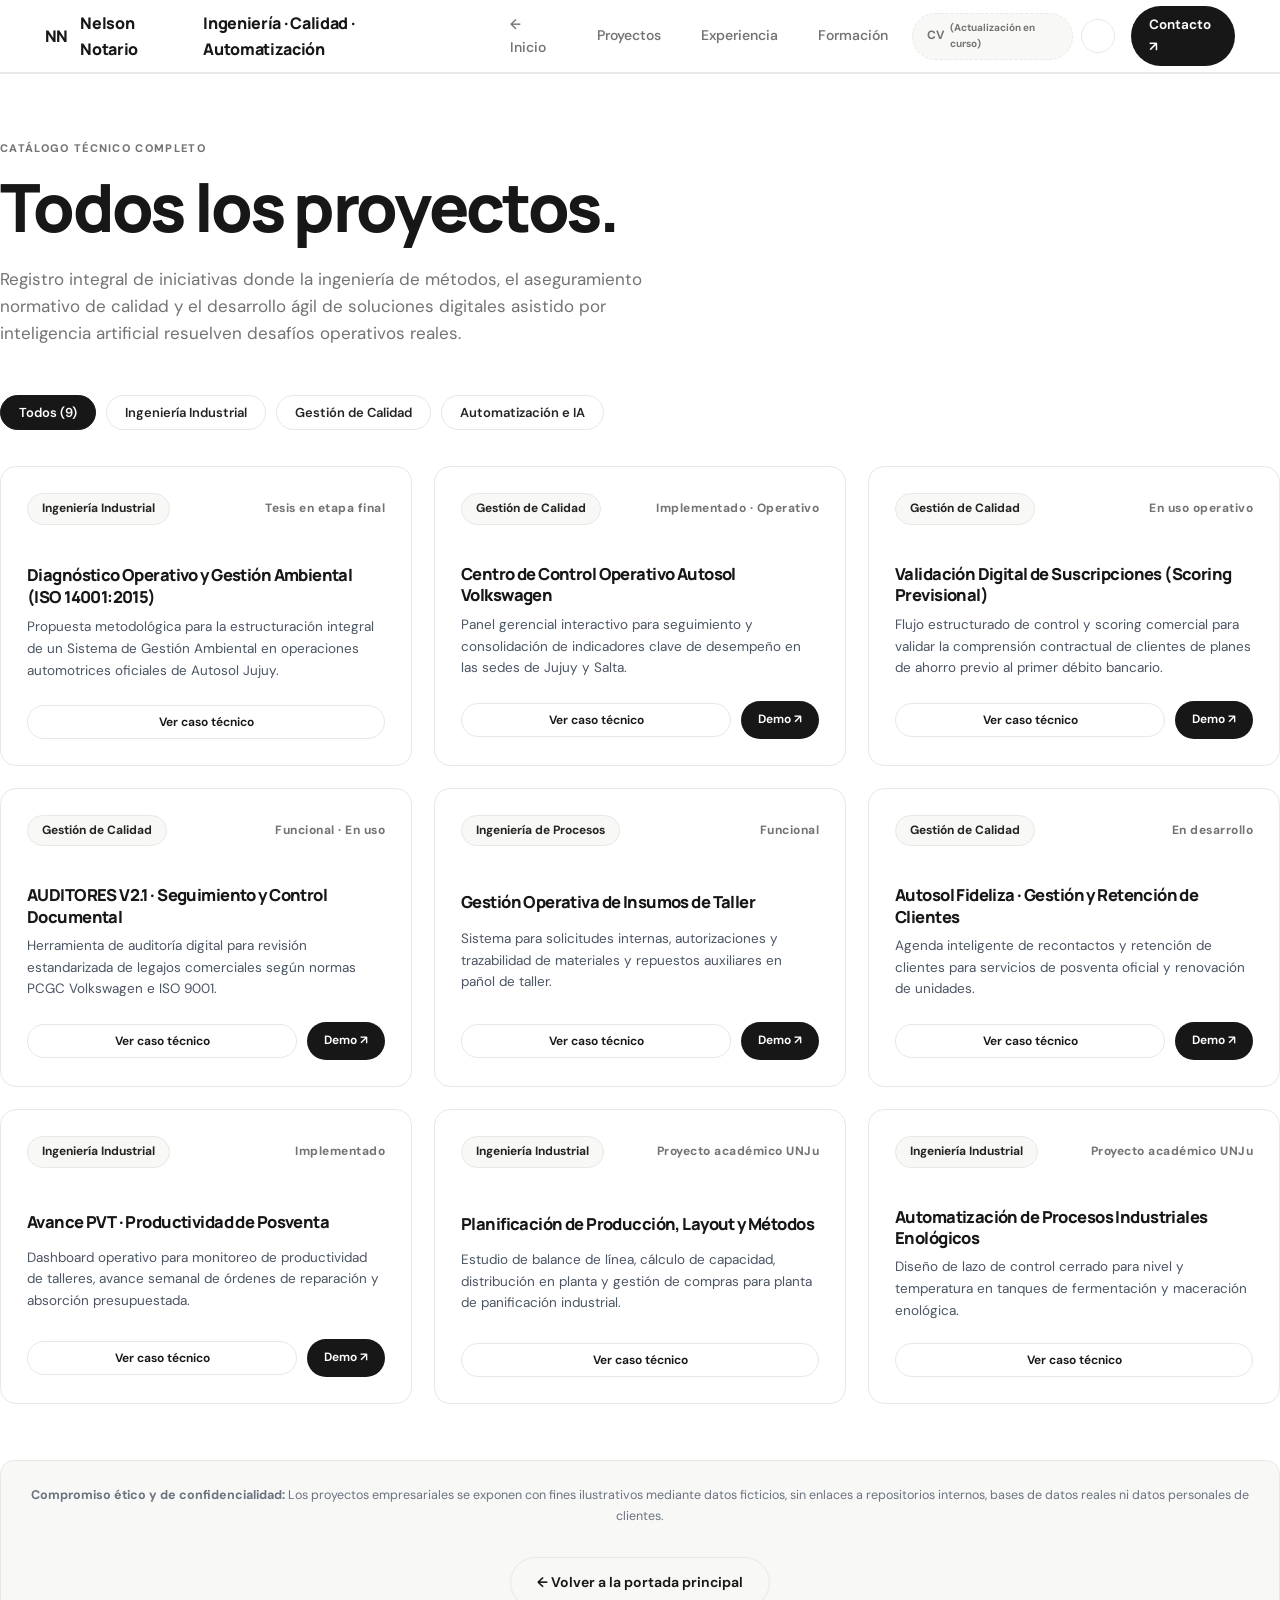
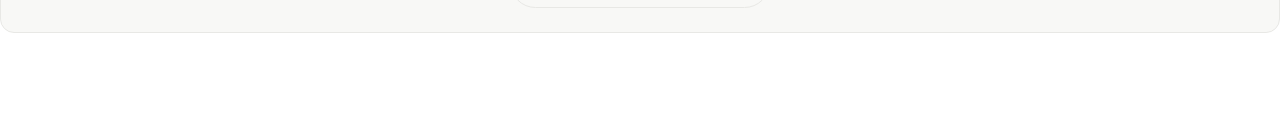
==== commit b0115401: "feat: refine headline 'De los procesos a las soluciones', add minimalist method strip, enlarge proje" ====
--- a/proyectos.html
+++ b/proyectos.html
@@ -25,9 +25,15 @@
 
       <nav id="links">
         <a href="index.html#inicio">← Inicio</a>
+        <a href="index.html#proyectos">Proyectos</a>
+        <a href="index.html#experiencia">Experiencia</a>
         <a href="index.html#formacion">Formación</a>
-        <a href="index.html#experiencia">Trayectoria</a>
-        <a href="index.html#proyectos">Proyectos</a>
+        <span class="btn-cv-pending" title="Archivo Nelson_Notario_CV.pdf en proceso de actualización formal">
+          CV <small>(Actualización en curso)</small>
+        </span>
+        <a href="https://ar.linkedin.com/in/nelson-notario-93396811b" target="_blank" rel="noopener noreferrer" class="nav-linkedin-link" aria-label="Perfil oficial de LinkedIn de Nelson Notario">
+          <svg width="15" height="15" viewBox="0 0 24 24" fill="currentColor"><path d="M19 0h-14c-2.761 0-5 2.239-5 5v14c0 2.761 2.239 5 5 5h14c2.762 0 5-2.239 5-5v-14c0-2.761-2.762-5-5-5zm-11 19h-3v-11h3v11zm-1.5-12.268c-.966 0-1.75-.79-1.75-1.764s.784-1.764 1.75-1.764 1.75.79 1.75 1.764-.783 1.764-1.75 1.764zm13.5 12.268h-3v-5.604c0-3.368-4-3.113-4 0v5.604h-3v-11h3v1.765c1.396-2.586 7-2.777 7 2.476v6.759z"/></svg>
+        </a>
         <a href="index.html#contacto" class="nav-cta">Contacto ↗</a>
       </nav>
     </div>
--- a/styles.css
+++ b/styles.css
@@ -1115,88 +1115,144 @@
   gap: 32px;
 }
 
+/* Method Strip Minimalist */
+.method-strip {
+  border-top: 1px solid var(--border-subtle);
+  border-bottom: 1px solid var(--border-subtle);
+  padding: 40px 0;
+  margin: 20px 0 60px;
+}
+
+.method-tag {
+  font-size: 10.5px;
+  font-weight: 800;
+  letter-spacing: 0.12em;
+  text-transform: uppercase;
+  color: var(--ink-muted);
+  margin-bottom: 16px;
+  display: block;
+}
+
+.method-grid {
+  display: grid;
+  grid-template-columns: repeat(3, 1fr);
+  gap: 36px;
+}
+
+.method-item {
+  display: flex;
+  flex-direction: column;
+  gap: 6px;
+}
+
+.method-heading {
+  font-family: var(--font-display);
+  font-size: 18px;
+  font-weight: 800;
+  color: var(--ink-primary);
+  display: flex;
+  align-items: center;
+  gap: 8px;
+}
+
+.method-arrow {
+  color: var(--ink-light);
+  font-weight: 400;
+}
+
+.method-desc {
+  font-size: 13.5px;
+  color: var(--ink-muted);
+  line-height: 1.55;
+  margin: 0;
+}
+
+/* Navigation CV and LinkedIn items */
+.nav-linkedin-link {
+  display: inline-flex;
+  align-items: center;
+  justify-content: center;
+  width: 34px;
+  height: 34px;
+  border-radius: 50%;
+  border: 1px solid var(--border-subtle);
+  color: var(--ink-secondary);
+  transition: all 0.16s ease;
+}
+
+.nav-linkedin-link:hover {
+  background: var(--ink-primary);
+  color: #FFFFFF;
+  border-color: var(--ink-primary);
+}
+
+.btn-cv-pending {
+  font-size: 12px;
+  font-weight: 700;
+  color: var(--ink-muted);
+  background: var(--bg-alt);
+  border: 1px dashed var(--border-subtle);
+  padding: 6px 14px;
+  border-radius: var(--radius-pill);
+  cursor: default;
+  display: inline-flex;
+  align-items: center;
+  gap: 6px;
+}
+
 .case-grid-content.with-preview {
-  grid-template-columns: 1.15fr 0.85fr;
+  grid-template-columns: 1fr 1fr;
+  gap: clamp(28px, 4vw, 56px);
   align-items: center;
 }
 
 .case-title {
-  font-size: clamp(1.4rem, 2.3vw, 1.9rem);
-  font-weight: 800;
-  margin-bottom: 14px;
+  font-size: clamp(1.4rem, 2.2vw, 1.85rem);
+  font-weight: 800;
+  margin-bottom: 12px;
   letter-spacing: -0.02em;
   color: var(--ink-primary);
   line-height: 1.25;
 }
 
-.case-desc {
-  font-size: 15px;
+.case-problem-lead {
+  font-size: 14.5px;
   color: #4B5563;
   line-height: 1.65;
   margin-bottom: 24px;
 }
 
-.case-points-grid {
-  display: grid;
-  grid-template-columns: repeat(2, 1fr);
-  gap: 14px;
-  margin-bottom: 28px;
-  background: var(--bg-alt);
-  padding: 18px 20px;
-  border-radius: 12px;
-  border: 1px solid var(--border-subtle);
-}
-
-.point-box {
+.case-visual-preview {
+  background: #FAFAFA;
+  border: 1px solid var(--border-subtle);
+  border-radius: 16px;
+  overflow: hidden;
   display: flex;
   flex-direction: column;
-  gap: 4px;
-}
-
-.point-label {
-  font-size: 10px;
-  font-weight: 800;
-  letter-spacing: 0.08em;
-  text-transform: uppercase;
-  color: var(--ink-muted);
-}
-
-.point-value {
-  font-size: 13px;
-  font-weight: 700;
-  color: var(--ink-primary);
-}
-
-.case-actions-row {
-  display: flex;
-  gap: 12px;
-  align-items: center;
-  flex-wrap: wrap;
-}
-
-.case-visual-preview {
-  background: var(--bg-alt);
-  border: 1px solid var(--border-subtle);
-  border-radius: 14px;
-  overflow: hidden;
-  display: flex;
-  flex-direction: column;
-  box-shadow: 0 4px 16px rgba(0,0,0,0.03);
+  box-shadow: 0 6px 24px rgba(0,0,0,0.03);
 }
 
 .preview-img {
   width: 100%;
-  height: auto;
+  height: 280px;
+  object-fit: cover;
   display: block;
   border-bottom: 1px solid var(--border-subtle);
 }
 
+.preview-img.contain-fit {
+  object-fit: contain;
+  background: #FCFCFB;
+  padding: 12px;
+}
+
 .preview-caption {
-  padding: 9px 14px;
+  padding: 10px 16px;
   font-size: 11px;
   font-weight: 600;
   color: var(--ink-muted);
   text-align: center;
+  background: #FFFFFF;
 }
 
 /* Callout Archive Card */
@@ -1699,6 +1755,10 @@
 
 /* Responsive Overrides */
 @media (max-width: 900px) {
+  .method-grid {
+    grid-template-columns: 1fr;
+    gap: 20px;
+  }
   .case-grid-content.with-preview {
     grid-template-columns: 1fr;
   }
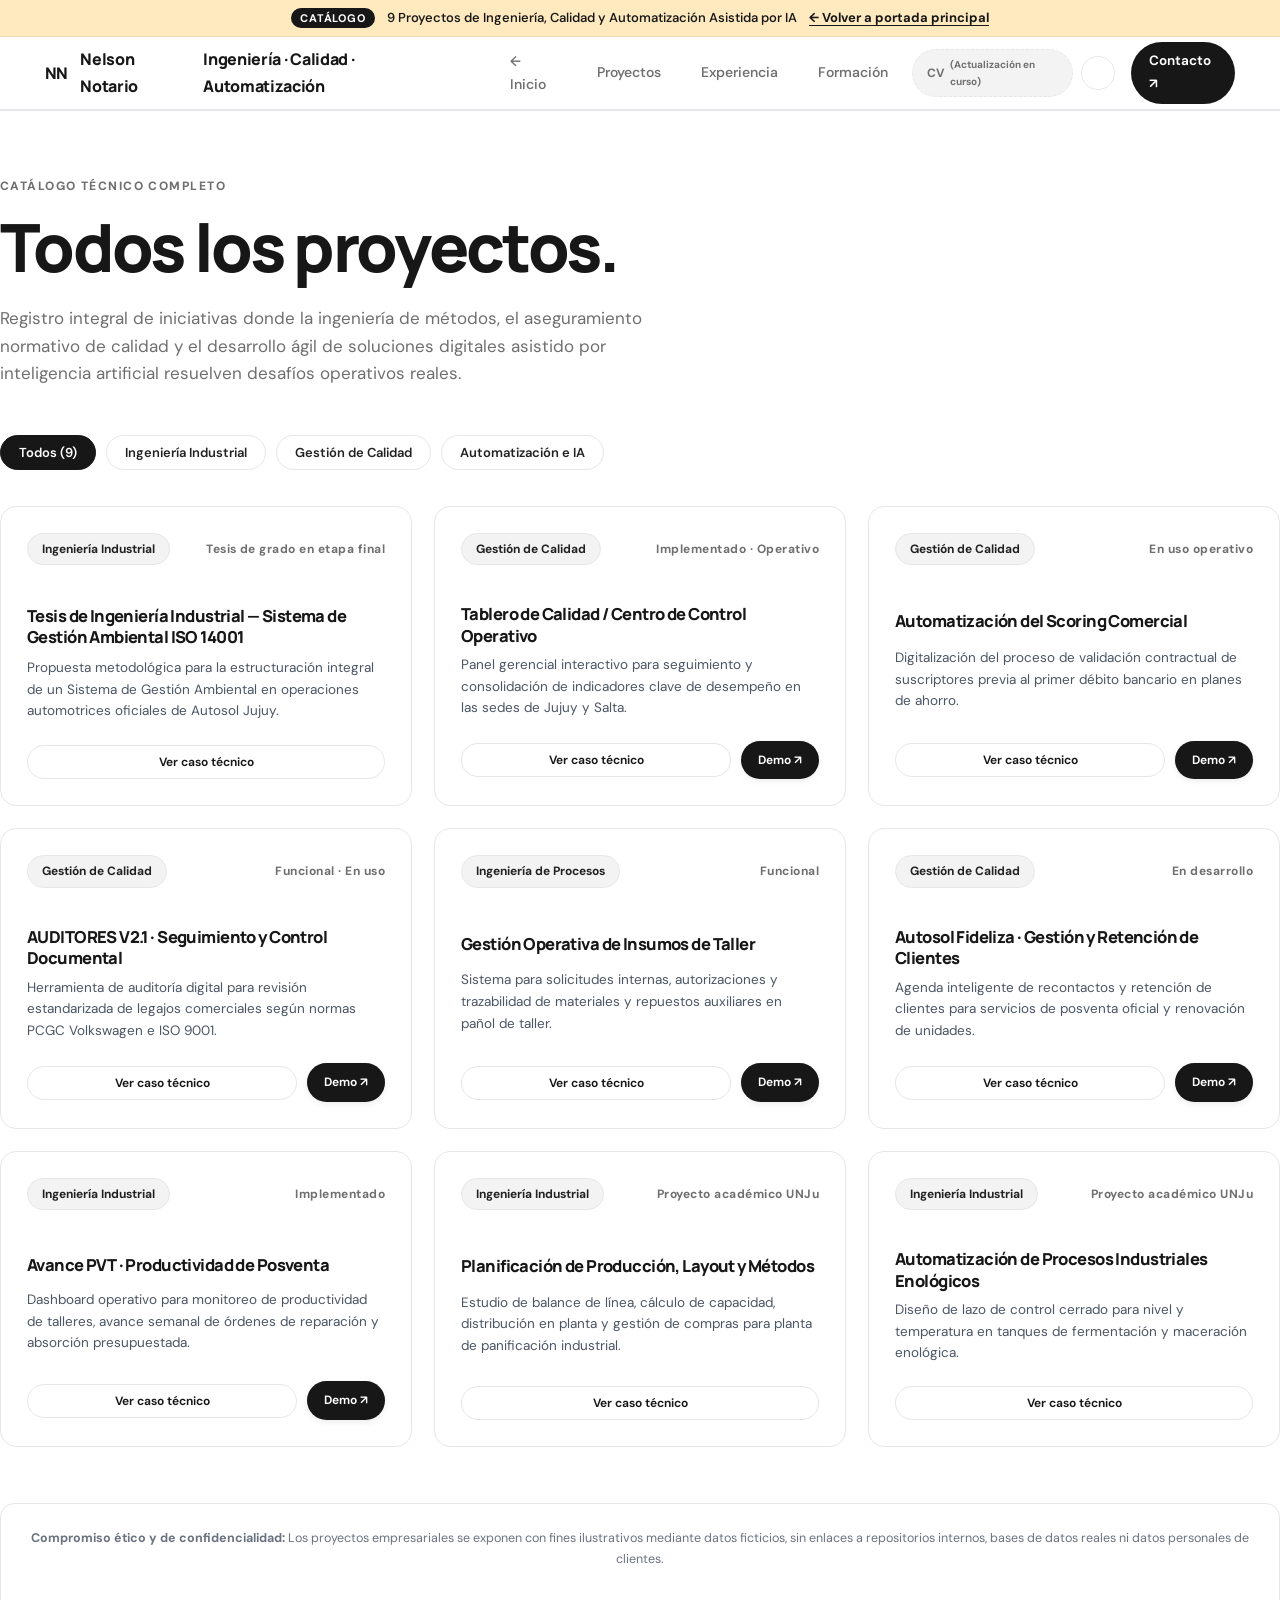
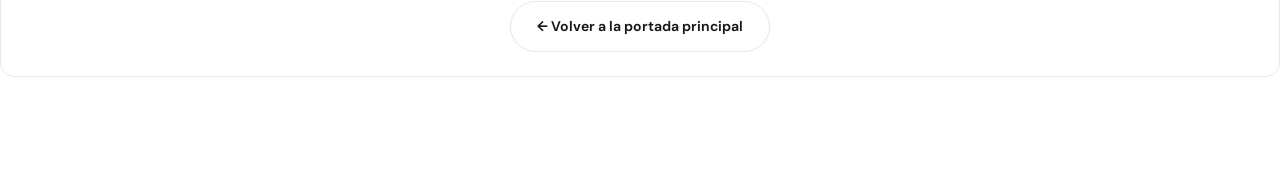
==== commit 66d113b9: "feat(design-system): integrate Compound editorial tokens, hybrid 3D kinetic engine and scroll motion" ====
--- a/proyectos.html
+++ b/proyectos.html
@@ -9,6 +9,15 @@
 </head>
 <body>
   <a class="skip" href="#contenido">Saltar al contenido principal</a>
+
+  <!-- TOP ANNOUNCEMENT BAR (COMPOUND CREAM RIBBON #FFE9BF) -->
+  <aside class="announcement-bar" aria-label="Aviso de catálogo de proyectos">
+    <div class="wrap announcement-inner">
+      <span class="announcement-badge">Catálogo</span>
+      <span class="announcement-text">9 Proyectos de Ingeniería, Calidad y Automatización Asistida por IA</span>
+      <a href="index.html#inicio" class="announcement-link">← Volver a portada principal</a>
+    </div>
+  </aside>
 
   <!-- TOP NAVIGATION -->
   <header class="header">
--- a/styles.css
+++ b/styles.css
@@ -1,32 +1,52 @@
 @import url('https://fonts.googleapis.com/css2?family=DM+Sans:ital,wght@0,400;0,500;0,600;0,700;1,400&family=Manrope:wght@450;500;550;600;650;700;800&display=swap');
 
 /* ==========================================================================
-   MINIMALISMO EDITORIAL MONOCROMÁTICO — SISTEMA DE DISEÑO
+   COMPOUND EDITORIAL SYSTEM — DESIGN TOKENS DEFINITIVOS
+   Inspirado en la precisión gráfica de Compound (Ink-on-paper quiet wealth journal)
    ========================================================================== */
 :root {
-  /* Paleta definitiva monocromática */
-  --bg-primary: #FFFFFF;
-  --bg-alt: #F8F8F6;
-  --bg-card: #FFFFFF;
-  --bg-card-hover: #FBFBFA;
-
-  --ink-primary: #171717;
-  --ink-secondary: #242424;
-  --ink-muted: #737373;
-  --ink-light: #A3A3A3;
-
-  --border-subtle: #E8E8E5;
-  --border-strong: #171717;
+  /* Compound Color Palette */
+  --color-ink: #171717;
+  --color-paper: #ffffff;
+  --color-graphite-hairline: #e5e7eb;
+  --color-vellum: #f3f3f3;
+  --color-slate: #6f6f6f;
+  --color-pewter: #5e5e5e;
+  --color-ash: #a0a0a0;
+  --color-carbon: #222222;
+  --color-stone: #c7c7c7;
+  --color-cream-notice: #ffe9bf;
+
+  /* Theme Mappings */
+  --bg-white: var(--color-paper);
+  --bg-ivory: var(--color-vellum);
+  --bg-dark: var(--color-ink);
+  --bg-dark-secondary: var(--color-carbon);
+
+  --ink-primary: var(--color-ink);
+  --ink-secondary: var(--color-carbon);
+  --ink-muted: var(--color-slate);
+  --ink-light: var(--color-ash);
+  --ink-pewter: var(--color-pewter);
+
+  --border-subtle: var(--color-graphite-hairline);
+  --border-strong: var(--color-ink);
+  --accent-slate: #4b5563;
 
   /* Tipografías */
   --font-display: 'Manrope', -apple-system, BlinkMacSystemFont, "Segoe UI", Roboto, sans-serif;
   --font-body: 'DM Sans', -apple-system, BlinkMacSystemFont, "Segoe UI", Roboto, sans-serif;
 
+  /* Compound Ethereal Multi-layer Shadows */
+  --shadow-xl: rgba(0, 0, 0, 0.01) 0px 128px 51px 0px, rgba(0, 0, 0, 0.02) 0px 72px 43px 0px, rgba(0, 0, 0, 0.03) 0px 32px 32px 0px, rgba(0, 0, 0, 0.04) 0px 8px 18px 0px;
+  --shadow-xl-2: rgba(194, 194, 194, 0.01) 0px 168px 67px 0px, rgba(194, 194, 194, 0.05) 0px 94px 57px 0px, rgba(194, 194, 194, 0.09) 0px 42px 42px 0px, rgba(194, 194, 194, 0.1) 0px 10px 23px 0px;
+  --shadow-xl-3: rgba(207, 207, 207, 0.01) 0px 132px 53px 0px, rgba(207, 207, 207, 0.05) 0px 74px 44px 0px, rgba(207, 207, 207, 0.09) 0px 33px 33px 0px, rgba(207, 207, 207, 0.1) 0px 8px 18px 0px;
+
   /* Espaciado y Dimensiones */
   --container-max: 1380px;
-  --section-pad: 96px;
-  --radius-sm: 6px;
-  --radius-card: 16px;
+  --radius-sm: 8px;
+  --radius-card: 20px;
+  --radius-lg-card: 24px;
   --radius-pill: 9999px;
 }
 
@@ -43,11 +63,11 @@
 
 body {
   margin: 0;
-  background-color: var(--bg-primary);
+  background-color: var(--bg-white);
   color: var(--ink-secondary);
   font-family: var(--font-body);
-  font-size: 16px;
-  line-height: 1.65;
+  font-size: 16.5px;
+  line-height: 1.7;
   width: 100%;
   overflow-x: hidden;
 }
@@ -72,7 +92,7 @@
 }
 
 h2 {
-  font-size: clamp(2rem, 3.8vw, 3rem);
+  font-size: clamp(2.25rem, 4vw, 3rem);
   letter-spacing: -0.03em;
   margin-bottom: 16px;
   font-weight: 700;
@@ -137,7 +157,7 @@
 
 .eyebrow {
   font-family: var(--font-display);
-  font-size: 11.5px;
+  font-size: 12px;
   font-weight: 700;
   letter-spacing: 0.12em;
   text-transform: uppercase;
@@ -148,6 +168,91 @@
 
 .muted {
   color: var(--ink-muted);
+}
+
+/* ==========================================================================
+   COMPOUND ANNOUNCEMENT BAR (Warm Cream Ribbon #ffe9bf)
+   ========================================================================== */
+.announcement-bar {
+  background-color: var(--color-cream-notice);
+  color: var(--color-ink);
+  font-family: var(--font-body);
+  font-size: 13px;
+  line-height: 1.4;
+  border-bottom: 1px solid rgba(0, 0, 0, 0.06);
+  position: relative;
+  z-index: 101;
+}
+
+.announcement-inner {
+  display: flex;
+  align-items: center;
+  justify-content: center;
+  gap: 12px;
+  padding: 8px clamp(16px, 3vw, 32px);
+  text-align: center;
+  flex-wrap: wrap;
+}
+
+.announcement-badge {
+  background: var(--color-ink);
+  color: #FFFFFF;
+  font-size: 11px;
+  font-weight: 750;
+  letter-spacing: 0.08em;
+  text-transform: uppercase;
+  padding: 2.5px 9px;
+  border-radius: var(--radius-pill);
+  display: inline-flex;
+  align-items: center;
+}
+
+.announcement-text {
+  font-weight: 550;
+  color: var(--color-ink);
+}
+
+.announcement-link {
+  display: inline-flex;
+  align-items: center;
+  gap: 4px;
+  font-weight: 700;
+  text-decoration: underline;
+  text-underline-offset: 3px;
+  color: var(--color-ink);
+  transition: opacity 0.16s ease;
+}
+
+.announcement-link:hover {
+  opacity: 0.7;
+}
+
+/* ==========================================================================
+   COMPOUND SECTION DIVIDER (Hairline stroke broken by centered label)
+   ========================================================================== */
+.compound-section-divider {
+  display: flex;
+  align-items: center;
+  margin: 64px 0 40px;
+  gap: 16px;
+}
+
+.compound-section-divider::before,
+.compound-section-divider::after {
+  content: '';
+  flex: 1;
+  border-bottom: 1px solid var(--color-graphite-hairline);
+}
+
+.compound-divider-label {
+  font-family: var(--font-display);
+  font-size: 12px;
+  font-weight: 750;
+  letter-spacing: 0.14em;
+  text-transform: uppercase;
+  color: var(--color-slate);
+  padding: 0 12px;
+  white-space: nowrap;
 }
 
 /* ==========================================================================
@@ -272,7 +377,7 @@
   border: 1px solid var(--border-subtle);
   padding: 6px 14px;
   border-radius: var(--radius-pill);
-  font-size: 11px;
+  font-size: 12px;
   font-weight: 800;
   letter-spacing: 0.1em;
   color: var(--ink-muted);
@@ -313,28 +418,43 @@
 }
 
 .hero-lead {
-  font-size: 15.5px;
-  color: var(--ink-muted);
-  line-height: 1.65;
+  font-size: 16.5px;
+  color: #4B5563;
+  line-height: 1.7;
   margin-bottom: 32px;
 }
 
-/* Hero 3D Structural Canvas Box */
+/* Hero 3D Structural Canvas Box (Compound Elevation & Translucent Depth) */
 .hero-3d-box {
   position: relative;
   width: 100%;
   aspect-ratio: 1 / 1;
   max-width: 520px;
   margin: 0 auto;
-  background: radial-gradient(circle at center, #FAFAFA 0%, #FFFFFF 70%);
-  border: 1px solid var(--border-subtle);
-  border-radius: 20px;
+  background: radial-gradient(circle at 50% 45%, #FFFFFF 0%, #FAFAFA 55%, var(--color-vellum) 100%);
+  border: 1px solid var(--border-subtle);
+  border-radius: var(--radius-card);
   display: flex;
   flex-direction: column;
   align-items: center;
   justify-content: center;
   overflow: hidden;
-  box-shadow: 0 8px 30px rgba(0, 0, 0, 0.03);
+  box-shadow: var(--shadow-xl-3);
+  transition: transform 0.4s cubic-bezier(0.16, 1, 0.3, 1), box-shadow 0.4s cubic-bezier(0.16, 1, 0.3, 1);
+  animation: floatLevitate 6s ease-in-out infinite;
+}
+
+@keyframes floatLevitate {
+  0%, 100% {
+    transform: translateY(0);
+  }
+  50% {
+    transform: translateY(-6px);
+  }
+}
+
+.hero-3d-box:hover {
+  box-shadow: var(--shadow-xl-2);
 }
 
 #hero3dCanvas {
@@ -356,7 +476,7 @@
   display: flex;
   justify-content: space-between;
   align-items: center;
-  font-size: 11px;
+  font-size: 12px;
   font-weight: 600;
   color: var(--ink-muted);
   letter-spacing: 0.04em;
@@ -411,24 +531,32 @@
 }
 
 .btn.primary {
-  background: #171717;
+  background: var(--color-ink);
   color: #FFFFFF;
+  border-radius: var(--radius-pill);
+  box-shadow: 0 2px 6px rgba(0, 0, 0, 0.08);
+  transition: transform 0.22s cubic-bezier(0.16, 1, 0.3, 1), background-color 0.2s ease, box-shadow 0.22s ease;
 }
 
 .btn.primary:hover {
-  background: #242424;
-  transform: translateY(-1px);
+  background: #000000;
+  transform: translateY(-2px);
+  box-shadow: 0 6px 20px rgba(0, 0, 0, 0.16);
 }
 
 .btn.secondary {
-  background: transparent;
-  border-color: var(--border-subtle);
-  color: var(--ink-primary);
+  background: #FFFFFF;
+  border: 1px solid var(--border-subtle);
+  color: var(--ink-primary);
+  border-radius: var(--radius-pill);
+  transition: transform 0.22s cubic-bezier(0.16, 1, 0.3, 1), background-color 0.2s ease, border-color 0.2s ease, box-shadow 0.22s ease;
 }
 
 .btn.secondary:hover {
-  border-color: var(--ink-primary);
-  background: var(--bg-alt);
+  border-color: #CBD5E1;
+  background: var(--color-vellum);
+  transform: translateY(-2px);
+  box-shadow: var(--shadow-xl);
 }
 
 .btn.ghost {
@@ -520,7 +648,7 @@
 }
 
 .case-badge {
-  font-size: 11px;
+  font-size: 12px;
   font-weight: 700;
   letter-spacing: 0.1em;
   text-transform: uppercase;
@@ -698,7 +826,7 @@
 }
 
 .education-status {
-  font-size: 11px;
+  font-size: 12px;
   font-weight: 750;
   letter-spacing: 0.12em;
   color: var(--ink-muted);
@@ -773,7 +901,7 @@
 }
 
 .channel-label {
-  font-size: 11.5px;
+  font-size: 12px;
   text-transform: uppercase;
   letter-spacing: 0.1em;
   color: var(--ink-muted);
@@ -881,7 +1009,7 @@
 }
 
 .dialog-card h3 {
-  font-size: 11.5px;
+  font-size: 12px;
   text-transform: uppercase;
   letter-spacing: 0.1em;
   color: var(--ink-primary);
@@ -1047,7 +1175,7 @@
 }
 
 .section-tag-editorial {
-  font-size: 11px;
+  font-size: 12px;
   font-weight: 800;
   letter-spacing: 0.12em;
   text-transform: uppercase;
@@ -1115,59 +1243,250 @@
   gap: 32px;
 }
 
-/* Method Strip Minimalist */
-.method-strip {
+/* ==========================================================================
+   RITMO VISUAL EDITORIAL — BANDAS DE SECCIÓN COMPLETAS
+   ========================================================================== */
+.section-band {
+  width: 100%;
+  padding: clamp(68px, 8vw, 104px) 0;
+}
+
+.section-band.bg-white {
+  background-color: var(--bg-white);
+}
+
+.section-band.bg-ivory {
+  background-color: var(--bg-ivory);
   border-top: 1px solid var(--border-subtle);
   border-bottom: 1px solid var(--border-subtle);
-  padding: 40px 0;
-  margin: 20px 0 60px;
-}
-
-.method-tag {
-  font-size: 10.5px;
+}
+
+.section-band.bg-dark {
+  background-color: var(--bg-dark);
+  color: #FFFFFF;
+}
+
+.section-header-editorial {
+  margin-bottom: 48px;
+}
+
+.section-tag-editorial {
+  font-size: 12px;
   font-weight: 800;
   letter-spacing: 0.12em;
   text-transform: uppercase;
   color: var(--ink-muted);
-  margin-bottom: 16px;
+  margin-bottom: 12px;
+  display: inline-block;
+}
+
+.section-lead-editorial {
+  font-size: 17px;
+  color: var(--ink-muted);
+  max-width: 680px;
+  line-height: 1.6;
+}
+
+/* Featured Monumental Cases — Composiciones Diferenciadas */
+.featured-cases-stack {
+  display: flex;
+  flex-direction: column;
+  gap: 40px;
+  margin-bottom: 48px;
+}
+
+.case-card-monumental {
+  background: var(--color-paper);
+  border: 1px solid var(--border-subtle);
+  border-radius: var(--radius-card);
+  padding: clamp(28px, 4vw, 44px);
+  box-shadow: var(--shadow-xl-3);
+  transition: transform 0.35s cubic-bezier(0.16, 1, 0.3, 1), box-shadow 0.35s cubic-bezier(0.16, 1, 0.3, 1), border-color 0.25s ease;
+}
+
+.case-card-monumental:hover {
+  transform: translateY(-4px);
+  border-color: #CBD5E1;
+  box-shadow: var(--shadow-xl-2);
+}
+
+.case-header-row {
+  display: flex;
+  justify-content: space-between;
+  align-items: center;
+  margin-bottom: 24px;
+  flex-wrap: wrap;
+  gap: 12px;
+}
+
+.pill-category {
+  background: var(--bg-ivory);
+  border: 1px solid var(--border-subtle);
+  padding: 5px 14px;
+  border-radius: var(--radius-pill);
+  font-size: 12px;
+  font-weight: 700;
+  color: var(--ink-secondary);
+}
+
+.badge-status-clean {
+  font-size: 12px;
+  font-weight: 700;
+  color: var(--ink-muted);
+  letter-spacing: 0.04em;
+}
+
+/* Diferenciación de composiciones: Split Normal vs Split Invertido */
+.case-grid-content {
+  display: grid;
+  gap: clamp(28px, 4vw, 56px);
+  align-items: center;
+}
+
+.case-grid-content.with-preview {
+  grid-template-columns: 1fr 1fr;
+}
+
+.case-grid-content.reverse-layout {
+  grid-template-columns: 1fr 1fr;
+}
+
+.case-grid-content.reverse-layout .case-visual-preview {
+  order: 1;
+}
+
+.case-grid-content.reverse-layout .case-main-info {
+  order: 2;
+}
+
+.case-title {
+  font-size: clamp(1.5rem, 2.5vw, 1.85rem);
+  font-weight: 800;
+  margin-bottom: 12px;
+  letter-spacing: -0.02em;
+  color: var(--ink-primary);
+  line-height: 1.25;
+}
+
+.case-problem-lead {
+  font-size: 15px;
+  color: #374151;
+  line-height: 1.65;
+  margin-bottom: 24px;
+}
+
+.case-actions-row {
+  display: flex;
+  gap: 12px;
+  align-items: center;
+  flex-wrap: wrap;
+}
+
+.case-visual-preview {
+  background: var(--color-vellum);
+  border: 1px solid var(--border-subtle);
+  border-radius: 16px;
+  overflow: hidden;
+  display: flex;
+  flex-direction: column;
+  box-shadow: var(--shadow-xl);
+  transition: transform 0.3s ease, box-shadow 0.3s ease;
+}
+
+.case-card-monumental:hover .case-visual-preview {
+  box-shadow: var(--shadow-xl-3);
+}
+
+.preview-img {
+  width: 100%;
+  height: clamp(280px, 30vw, 360px);
+  object-fit: cover;
   display: block;
-}
-
-.method-grid {
-  display: grid;
-  grid-template-columns: repeat(3, 1fr);
-  gap: 36px;
-}
-
-.method-item {
-  display: flex;
-  flex-direction: column;
-  gap: 6px;
-}
-
-.method-heading {
+  border-bottom: 1px solid var(--border-subtle);
+}
+
+.preview-img.contain-fit {
+  object-fit: contain;
+  background: #FFFFFF;
+  padding: 10px;
+}
+
+.preview-caption {
+  padding: 10px 16px;
+  font-size: 12px;
+  font-weight: 600;
+  color: var(--ink-muted);
+  text-align: center;
+  background: #FFFFFF;
+}
+
+/* Method Flow Minimalist Single Line */
+.method-flow-strip {
+  border-top: 1px solid var(--border-subtle);
+  border-bottom: 1px solid var(--border-subtle);
+  padding: 24px 0;
+  margin: 32px 0 0;
+  display: flex;
+  align-items: center;
+  gap: 28px;
+}
+
+.method-flow-tag {
+  font-size: 12px;
+  font-weight: 800;
+  letter-spacing: 0.12em;
+  text-transform: uppercase;
+  color: var(--ink-primary);
+  flex-shrink: 0;
+}
+
+.method-flow-items {
+  display: flex;
+  align-items: center;
+  justify-content: space-between;
+  flex: 1;
+  gap: 20px;
+}
+
+.method-flow-step {
+  display: flex;
+  align-items: baseline;
+  gap: 8px;
+  font-size: 14.5px;
+  color: #4B5563;
+}
+
+.method-flow-step strong {
   font-family: var(--font-display);
-  font-size: 18px;
+  font-size: 15.5px;
   font-weight: 800;
   color: var(--ink-primary);
-  display: flex;
-  align-items: center;
-  gap: 8px;
-}
-
-.method-arrow {
+  white-space: nowrap;
+}
+
+.method-flow-arrow {
   color: var(--ink-light);
-  font-weight: 400;
-}
-
-.method-desc {
-  font-size: 13.5px;
-  color: var(--ink-muted);
-  line-height: 1.55;
-  margin: 0;
-}
-
-/* Navigation CV and LinkedIn items */
+  font-size: 16px;
+  user-select: none;
+}
+
+@media (max-width: 900px) {
+  .method-flow-strip {
+    flex-direction: column;
+    align-items: flex-start;
+    gap: 16px;
+  }
+  .method-flow-items {
+    flex-direction: column;
+    align-items: flex-start;
+    gap: 12px;
+  }
+  .method-flow-arrow {
+    display: none;
+  }
+}
+
+/* Navigation Items */
 .nav-linkedin-link {
   display: inline-flex;
   align-items: center;
@@ -1190,7 +1509,7 @@
   font-size: 12px;
   font-weight: 700;
   color: var(--ink-muted);
-  background: var(--bg-alt);
+  background: var(--bg-ivory);
   border: 1px dashed var(--border-subtle);
   padding: 6px 14px;
   border-radius: var(--radius-pill);
@@ -1200,131 +1519,33 @@
   gap: 6px;
 }
 
-.case-grid-content.with-preview {
-  grid-template-columns: 1fr 1fr;
-  gap: clamp(28px, 4vw, 56px);
-  align-items: center;
-}
-
-.case-title {
-  font-size: clamp(1.4rem, 2.2vw, 1.85rem);
-  font-weight: 800;
-  margin-bottom: 12px;
-  letter-spacing: -0.02em;
-  color: var(--ink-primary);
-  line-height: 1.25;
-}
-
-.case-problem-lead {
-  font-size: 14.5px;
-  color: #4B5563;
-  line-height: 1.65;
-  margin-bottom: 24px;
-}
-
-.case-visual-preview {
-  background: #FAFAFA;
-  border: 1px solid var(--border-subtle);
-  border-radius: 16px;
-  overflow: hidden;
+/* Timeline: Experiencia Editorial on Ivory */
+.timeline-editorial-stack {
   display: flex;
   flex-direction: column;
-  box-shadow: 0 6px 24px rgba(0,0,0,0.03);
-}
-
-.preview-img {
-  width: 100%;
-  height: 280px;
-  object-fit: cover;
-  display: block;
-  border-bottom: 1px solid var(--border-subtle);
-}
-
-.preview-img.contain-fit {
-  object-fit: contain;
-  background: #FCFCFB;
-  padding: 12px;
-}
-
-.preview-caption {
-  padding: 10px 16px;
-  font-size: 11px;
-  font-weight: 600;
-  color: var(--ink-muted);
-  text-align: center;
-  background: #FFFFFF;
-}
-
-/* Callout Archive Card */
-.archive-callout-card {
-  background: var(--bg-alt);
-  border: 1px dashed var(--border-strong);
-  border-radius: 16px;
-  padding: 36px 40px;
-  display: flex;
-  justify-content: space-between;
-  align-items: center;
-  gap: 32px;
-}
-
-.callout-pill {
-  font-size: 10.5px;
-  font-weight: 800;
-  letter-spacing: 0.1em;
-  color: var(--ink-muted);
-  text-transform: uppercase;
-  margin-bottom: 8px;
-  display: inline-block;
-}
-
-.archive-callout-card h3 {
-  font-size: 20px;
-  font-weight: 800;
-  margin-bottom: 8px;
-  color: var(--ink-primary);
-}
-
-.archive-callout-card p {
-  font-size: 14px;
-  color: var(--ink-muted);
-  max-width: 620px;
-  margin-bottom: 0;
-  line-height: 1.55;
-}
-
-.large-btn {
-  padding: 14px 26px;
-  font-size: 14px;
-  white-space: nowrap;
-}
-
-/* Timeline: Experiencia */
-.timeline-stack {
-  display: flex;
-  flex-direction: column;
+  gap: 36px;
+}
+
+.timeline-editorial-item {
+  display: grid;
+  grid-template-columns: 280px 1fr;
   gap: 40px;
-}
-
-.timeline-item {
-  display: grid;
-  grid-template-columns: 260px 1fr;
-  gap: 36px;
   padding-bottom: 36px;
   border-bottom: 1px solid var(--border-subtle);
 }
 
-.timeline-item:last-child {
+.timeline-editorial-item:last-child {
   border-bottom: none;
   padding-bottom: 0;
 }
 
-.timeline-left {
+.timeline-editorial-left {
   display: flex;
   flex-direction: column;
   gap: 6px;
 }
 
-.timeline-date {
+.timeline-editorial-date {
   font-size: 12.5px;
   font-weight: 800;
   letter-spacing: 0.05em;
@@ -1332,32 +1553,32 @@
   text-transform: uppercase;
 }
 
-.timeline-company {
-  font-size: 16px;
+.timeline-editorial-company {
+  font-size: 17px;
   font-weight: 800;
   color: var(--ink-primary);
 }
 
-.timeline-loc {
-  font-size: 12.5px;
-  color: var(--ink-muted);
-}
-
-.role-title {
-  font-size: 20px;
+.timeline-editorial-loc {
+  font-size: 13px;
+  color: var(--ink-muted);
+}
+
+.timeline-editorial-right .role-title {
+  font-size: 21px;
   font-weight: 800;
   margin-bottom: 10px;
   color: var(--ink-primary);
 }
 
-.role-summary {
-  font-size: 14.5px;
-  color: #4B5563;
+.timeline-editorial-right .role-summary {
+  font-size: 15px;
+  color: #374151;
   margin-bottom: 16px;
   line-height: 1.6;
 }
 
-.role-bullets {
+.timeline-editorial-right .role-bullets {
   padding-left: 18px;
   margin: 0;
   display: flex;
@@ -1368,110 +1589,148 @@
   line-height: 1.6;
 }
 
-/* Academic Cards Grid */
-.academic-cards-grid {
+/* Formación Editorial on Ivory (Clean 3-column split without heavy boxes) */
+.academic-editorial-grid {
   display: grid;
   grid-template-columns: repeat(3, 1fr);
-  gap: 22px;
-}
-
-.academic-card {
-  background: #FFFFFF;
-  border: 1px solid var(--border-subtle);
-  border-radius: 16px;
-  padding: 30px 26px;
+  gap: 40px;
+}
+
+.academic-editorial-col {
   display: flex;
   flex-direction: column;
-  justify-content: space-between;
-}
-
-.degree-tag {
-  font-size: 10.5px;
+  padding-right: 24px;
+  border-right: 1px solid var(--border-subtle);
+}
+
+.academic-editorial-col:last-child {
+  border-right: none;
+  padding-right: 0;
+}
+
+.academic-editorial-col .degree-tag {
+  font-size: 12px;
   font-weight: 800;
   letter-spacing: 0.1em;
   color: var(--ink-muted);
   text-transform: uppercase;
-  margin-bottom: 12px;
+  margin-bottom: 10px;
   display: block;
 }
 
-.degree-title {
-  font-size: 18px;
+.academic-editorial-col .degree-title {
+  font-size: clamp(1.25rem, 1.8vw, 1.5rem);
   font-weight: 800;
   color: var(--ink-primary);
   margin-bottom: 6px;
   line-height: 1.25;
 }
 
-.degree-school {
-  font-size: 13px;
-  color: var(--ink-muted);
+.academic-editorial-col .degree-school {
+  font-size: 14.5px;
+  color: #555555;
   font-weight: 600;
-  margin-bottom: 16px;
+  margin-bottom: 14px;
   display: block;
 }
 
-.degree-status {
+.academic-editorial-col .degree-status {
   display: inline-flex;
   align-items: center;
   gap: 8px;
-  font-size: 11.5px;
+  font-size: 12px;
   font-weight: 700;
-  padding: 5px 12px;
+  padding: 5px 14px;
   border-radius: 20px;
   margin-bottom: 16px;
   width: fit-content;
-  background: var(--bg-alt);
+  background: #FFFFFF;
   color: var(--ink-secondary);
   border: 1px solid var(--border-subtle);
 }
 
-.degree-status.highlight {
+.academic-editorial-col .degree-status.highlight {
   background: #DEF7EC;
   color: #03543F;
   border-color: #BCF0DA;
 }
 
-.dot-status {
-  width: 7px;
-  height: 7px;
-  border-radius: 50%;
-  background: #059669;
-  display: inline-block;
-}
-
-.dot-status.dot-neutral {
-  background: #F59E0B;
-}
-
-.dot-status.dot-completed {
-  background: #171717;
-}
-
-.degree-desc {
-  font-size: 13px;
+.academic-editorial-col .degree-desc {
+  font-size: 14.5px;
   color: #4B5563;
-  line-height: 1.6;
+  line-height: 1.65;
   margin-bottom: 0;
 }
 
-/* Contact Editorial Section */
+/* Editorial Catalog Divider (Reemplazo del recuadro punteado) */
+.archive-editorial-divider {
+  border-top: 1px solid var(--border-subtle);
+  padding-top: 48px;
+  margin-top: 24px;
+  display: flex;
+  justify-content: space-between;
+  align-items: center;
+  gap: 32px;
+}
+
+.archive-editorial-text h3 {
+  font-size: clamp(1.4rem, 2.2vw, 1.75rem);
+  font-weight: 800;
+  margin-bottom: 6px;
+  color: var(--ink-primary);
+}
+
+.archive-editorial-text p {
+  font-size: 15px;
+  color: var(--ink-muted);
+  max-width: 620px;
+  margin-bottom: 0;
+  line-height: 1.55;
+}
+
+.archive-editorial-link {
+  display: inline-flex;
+  align-items: center;
+  gap: 8px;
+  font-size: 15px;
+  font-weight: 750;
+  color: var(--ink-primary);
+  border-bottom: 2px solid var(--ink-primary);
+  padding-bottom: 4px;
+  transition: all 0.16s ease;
+  white-space: nowrap;
+}
+
+.archive-editorial-link:hover {
+  color: var(--accent-slate);
+  border-color: var(--accent-slate);
+  transform: translateX(4px);
+}
+
+@media (max-width: 900px) {
+  .archive-editorial-divider {
+    flex-direction: column;
+    align-items: flex-start;
+    gap: 20px;
+  }
+}
+
+/* Contact Section Clean on Dark (No nested dark cards) */
 .contact-section-editorial {
-  background: var(--ink-primary);
+  background: var(--bg-dark);
   color: #FFFFFF;
-  padding: 90px 0 36px;
-  margin-top: 80px;
+  padding: clamp(72px, 8vw, 104px) 0 40px;
 }
 
 .contact-grid-editorial {
   display: grid;
   grid-template-columns: 1.2fr 0.8fr;
-  gap: 56px;
+  gap: 64px;
   margin-bottom: 72px;
 }
 
 .contact-eyebrow {
-  font-size: 11px;
+  font-size: 12px;
   font-weight: 800;
   letter-spacing: 0.12em;
   color: #9CA3AF;
@@ -1531,27 +1790,31 @@
   border-color: #FFFFFF;
 }
 
-.contact-details-box {
-  background: #242424;
-  border: 1px solid #333333;
-  border-radius: 16px;
-  padding: 32px;
+.contact-details-clean {
   display: flex;
   flex-direction: column;
-  gap: 20px;
-}
-
-.contact-item {
+  gap: 24px;
+  justify-content: center;
+}
+
+.contact-item-clean {
   display: flex;
   flex-direction: column;
   gap: 4px;
+  padding-bottom: 16px;
+  border-bottom: 1px solid #2D3748;
+}
+
+.contact-item-clean:last-child {
+  border-bottom: none;
+  padding-bottom: 0;
 }
 
 .contact-label {
-  font-size: 10.5px;
+  font-size: 12px;
   font-weight: 800;
   letter-spacing: 0.08em;
-  color: #9CA3AF;
+  color: #A0AEC0;
   text-transform: uppercase;
 }
 
@@ -1723,7 +1986,7 @@
 }
 
 .modal-box-card h4 {
-  font-size: 11px;
+  font-size: 12px;
   font-weight: 800;
   letter-spacing: 0.08em;
   text-transform: uppercase;
@@ -1732,7 +1995,7 @@
 }
 
 .modal-box-card p {
-  font-size: 13.5px;
+  font-size: 14.5px;
   color: #374151;
   line-height: 1.6;
   margin: 0;
@@ -1746,8 +2009,8 @@
 }
 
 .modal-disclaimer {
-  font-size: 11.5px;
-  color: #9CA3AF;
+  font-size: 12px;
+  color: #6B7280;
   border-top: 1px solid var(--border-subtle);
   padding-top: 14px;
   line-height: 1.5;
@@ -1759,19 +2022,38 @@
     grid-template-columns: 1fr;
     gap: 20px;
   }
-  .case-grid-content.with-preview {
+  .case-grid-content.with-preview,
+  .case-grid-content.reverse-layout {
     grid-template-columns: 1fr;
+    gap: 28px;
+  }
+  .case-grid-content.reverse-layout .case-visual-preview {
+    order: 0;
+  }
+  .case-grid-content.reverse-layout .case-main-info {
+    order: 0;
   }
   .archive-callout-card {
     flex-direction: column;
     align-items: flex-start;
   }
-  .timeline-item {
+  .timeline-editorial-item {
     grid-template-columns: 1fr;
     gap: 16px;
   }
-  .academic-cards-grid {
+  .academic-editorial-grid {
     grid-template-columns: 1fr;
+    gap: 32px;
+  }
+  .academic-editorial-col {
+    border-right: none;
+    border-bottom: 1px solid var(--border-subtle);
+    padding-right: 0;
+    padding-bottom: 28px;
+  }
+  .academic-editorial-col:last-child {
+    border-bottom: none;
+    padding-bottom: 0;
   }
   .contact-grid-editorial {
     grid-template-columns: 1fr;
@@ -1800,3 +2082,47 @@
   }
 }
 
+/* ==========================================================================
+   COMPOUND SCROLL REVEAL MOTION & SUBTLE HOVER POLISH
+   ========================================================================== */
+.reveal-init {
+  opacity: 0;
+  transform: translateY(24px);
+  transition: opacity 0.75s cubic-bezier(0.16, 1, 0.3, 1), transform 0.75s cubic-bezier(0.16, 1, 0.3, 1);
+  will-change: opacity, transform;
+}
+
+.reveal-init.in-view {
+  opacity: 1;
+  transform: translateY(0);
+}
+
+.timeline-editorial-item {
+  transition: transform 0.28s cubic-bezier(0.16, 1, 0.3, 1), opacity 0.28s ease;
+}
+
+.timeline-editorial-item:hover {
+  transform: translateX(6px);
+}
+
+.academic-editorial-col {
+  transition: transform 0.28s cubic-bezier(0.16, 1, 0.3, 1), opacity 0.28s ease;
+}
+
+.academic-editorial-col:hover {
+  transform: translateY(-4px);
+}
+
+@media (prefers-reduced-motion: reduce) {
+  .reveal-init {
+    opacity: 1 !important;
+    transform: none !important;
+    transition: none !important;
+  }
+  .timeline-editorial-item:hover,
+  .academic-editorial-col:hover {
+    transform: none !important;
+  }
+}
+
+
